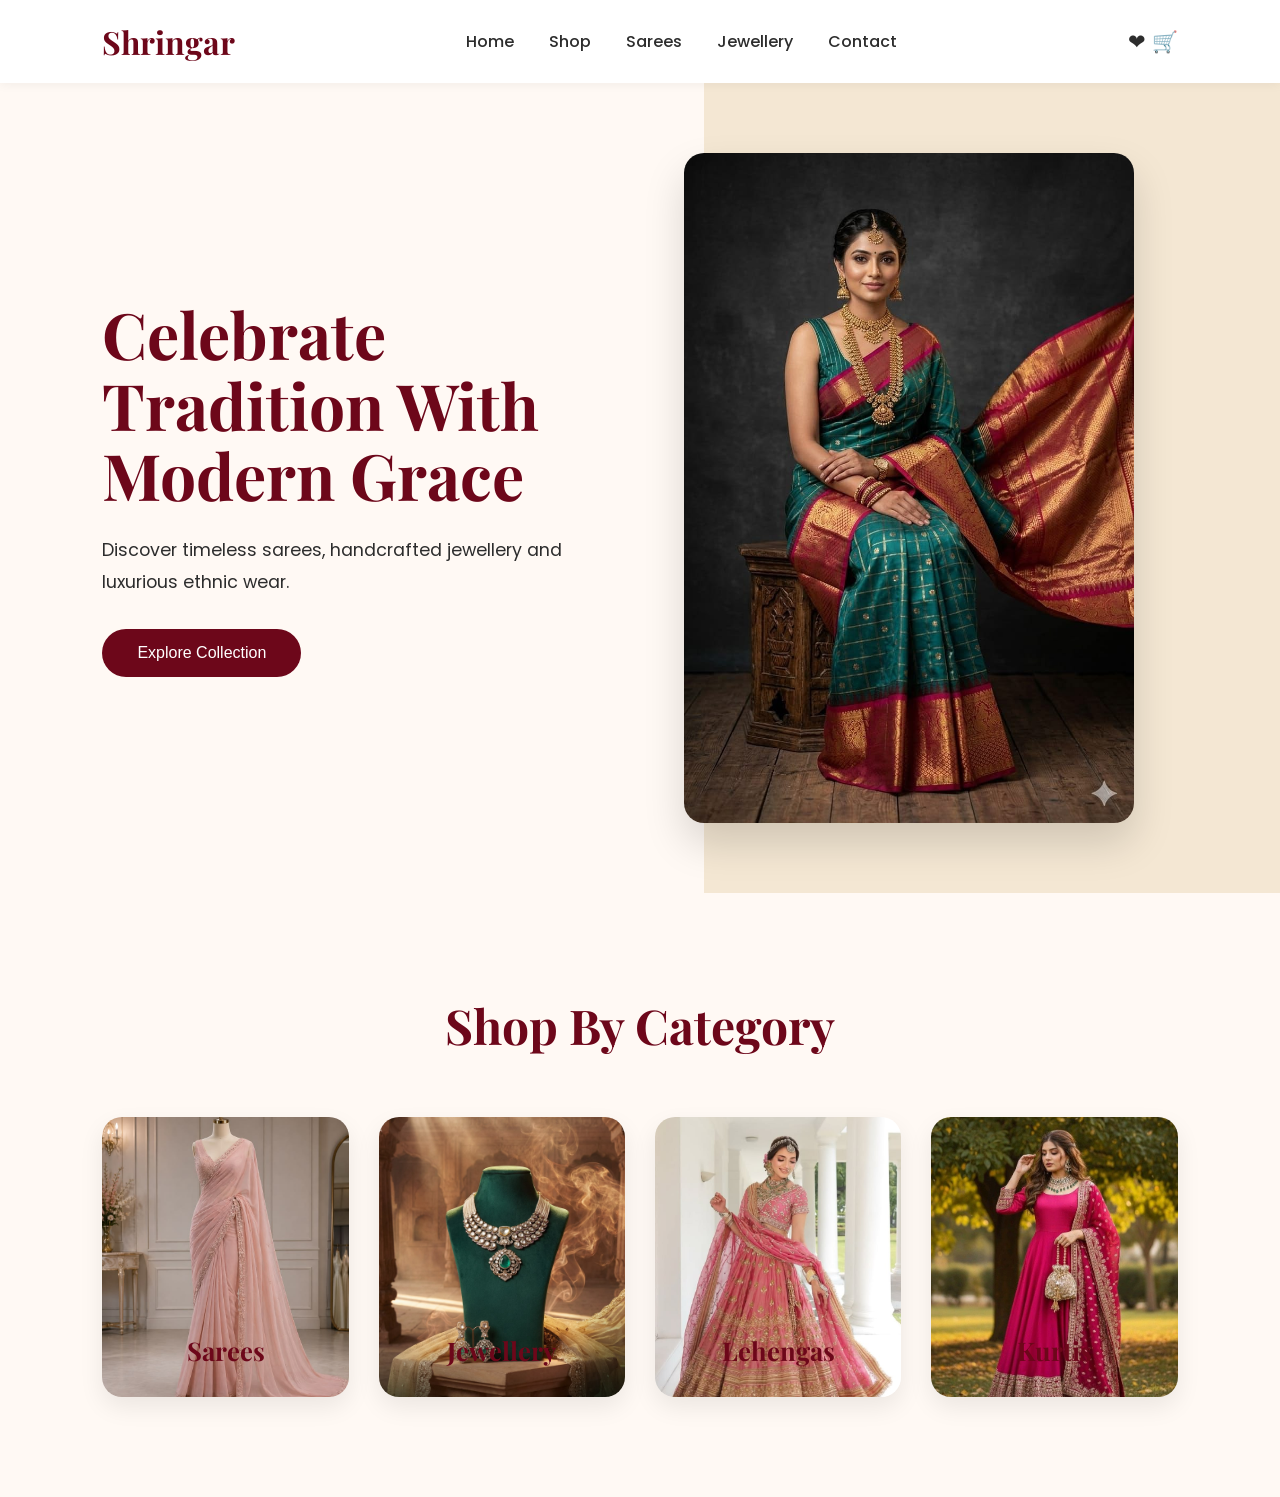
==== index.html @ 50af7c96 "Initial commit" ====
<!doctype html>
<html lang="en">
  <head>
    <meta charset="UTF-8" />
    <meta name="viewport" content="width=device-width, initial-scale=1.0" />

    <title>Shringar | Ethnic Elegance</title>

    <link rel="stylesheet" href="css/style.css" />

    <link
      href="https://fonts.googleapis.com/css2?family=Playfair+Display:wght@500;600;700&family=Poppins:wght@300;400;500;600&display=swap"
      rel="stylesheet"
    />
  </head>

  <body>
    <nav class="navbar">
      <div class="logo">Shringar</div>
      <ul class="nav-links">
        <li><a href="#">Home</a></li>
        <li><a href="#">Shop</a></li>
        <li><a href="#">Sarees</a></li>
        <li><a href="#">Jewellery</a></li>
        <li><a href="#">Contact</a></li>
      </ul>
      <div class="nav-icons">❤ 🛒</div>
    </nav>

    <section class="hero">
      <div class="hero-content">
        <h1>Celebrate Tradition With Modern Grace</h1>
        <p>
          Discover timeless sarees, handcrafted jewellery and luxurious ethnic
          wear.
        </p>
        <button>Explore Collection</button>
      </div>
      <div class="hero-image">
        <img src="images/hero.jpg" alt="Ethnic Fashion" />
      </div>
    </section>

    <section class="categories">
      <h2>Shop By Category</h2>

      <div class="category-grid">
        <div class="card saree">
          <h3>Sarees</h3>
        </div>

        <div class="card jewellery">
          <h3>Jewellery</h3>
        </div>

        <div class="card lehenga">
          <h3>Lehengas</h3>
        </div>

        <div class="card kurti">
          <h3>Kurtis</h3>
        </div>
      </div>
    </section>
  </body>
</html>
---- css/style.css ----
* {
  margin: 0;
  padding: 0;
  box-sizing: border-box;
}
body {
  font-family: "Poppins", sans-serif;
  background: #fff9f4;
  color: #2d2d2d;
}
.navbar {
  display: flex;
  justify-content: space-between;
  align-items: center;
  padding: 20px 8%;
  background: white;
  position: sticky;
  top: 0;
  z-index: 1000;
  box-shadow: 0 2px 10px rgba(0, 0, 0, 0.05);
}
.logo {
  font-size: 2rem;
  font-family: "Playfair Display", serif;
  color: #6d071a;
  font-weight: 700;
}
.nav-links {
  display: flex;
  gap: 35px;
  list-style: none;
}

.nav-links a {
  text-decoration: none;
  color: #2d2d2d;
  font-weight: 500;
  transition: 0.3s;
}

.nav-links a:hover {
  color: #d4af37;
}

.nav-icons {
  display: flex;
  gap: 20px;
  font-size: 1.3rem;
  cursor: pointer;
}
.hero {
  min-height: 90vh;
  display: flex;
  align-items: center;
  justify-content: space-between;
  padding: 0 8%;
  background: linear-gradient(to right, #fff9f4 55%, #f4e7d3 45%);
}

.hero-content {
  flex: 1;
}

.hero-content h1 {
  font-size: 4rem;
  line-height: 1.1;
  font-family: "Playfair Display", serif;
  color: #6d071a;
  margin-bottom: 25px;
}

.hero-content p {
  font-size: 1.1rem;
  max-width: 500px;
  line-height: 1.8;
  margin-bottom: 30px;
}
.hero-content button {
  padding: 15px 35px;
  border: none;
  background: #6d071a;
  color: white;
  font-size: 1rem;
  border-radius: 50px;
  cursor: pointer;
  transition: 0.4s;
}

.hero-content button:hover {
  background: #d4af37;
  transform: translateY(-3px);
}
.hero-image {
  flex: 1;
  display: flex;
  justify-content: center;
}

.hero-image img {
  width: 450px;
  border-radius: 20px;
  box-shadow: 0 20px 40px rgba(0, 0, 0, 0.15);
}
.categories {
  padding: 100px 8%;
}
.categories h2 {
  text-align: center;
  font-size: 3rem;
  font-family: "Playfair Display", serif;
  color: #6d071a;
  margin-bottom: 60px;
}
.category-grid {
    display:grid;
    grid-template-columns:
    repeat(4,1fr);
    gap:30px;
}
.card {
    height:280px;
    background:white;
    border-radius:20px;
    display:flex;
    justify-content:center;
    align-items:end;
    padding-bottom:30px;
    cursor:pointer;
    transition:.5s;
    box-shadow: 0 10px 25px rgba(0,0,0,.08);
}
.card:hover {
    transform:
    translateY(-10px);
    box-shadow:
    0 25px 45px rgba(0,0,0,.15);
}
.card h3 {
    font-size:1.6rem;
    font-family:'Playfair Display',serif;
    color:#6D071A;
}
.saree {
background:
url("../images/sar.jpg");
background-size:cover;
background-position:center;
}

.jewellery {
background:
url("../images/jewher.jpg");
background-size:cover;
background-position:center;
}
.lehenga {
background:
url("../images/leh.jpg");
background-size:cover;
background-position:center;
}
.kurti {
background:
url("../images/kurt.jpg");
background-size:cover;
background-position:center;
}
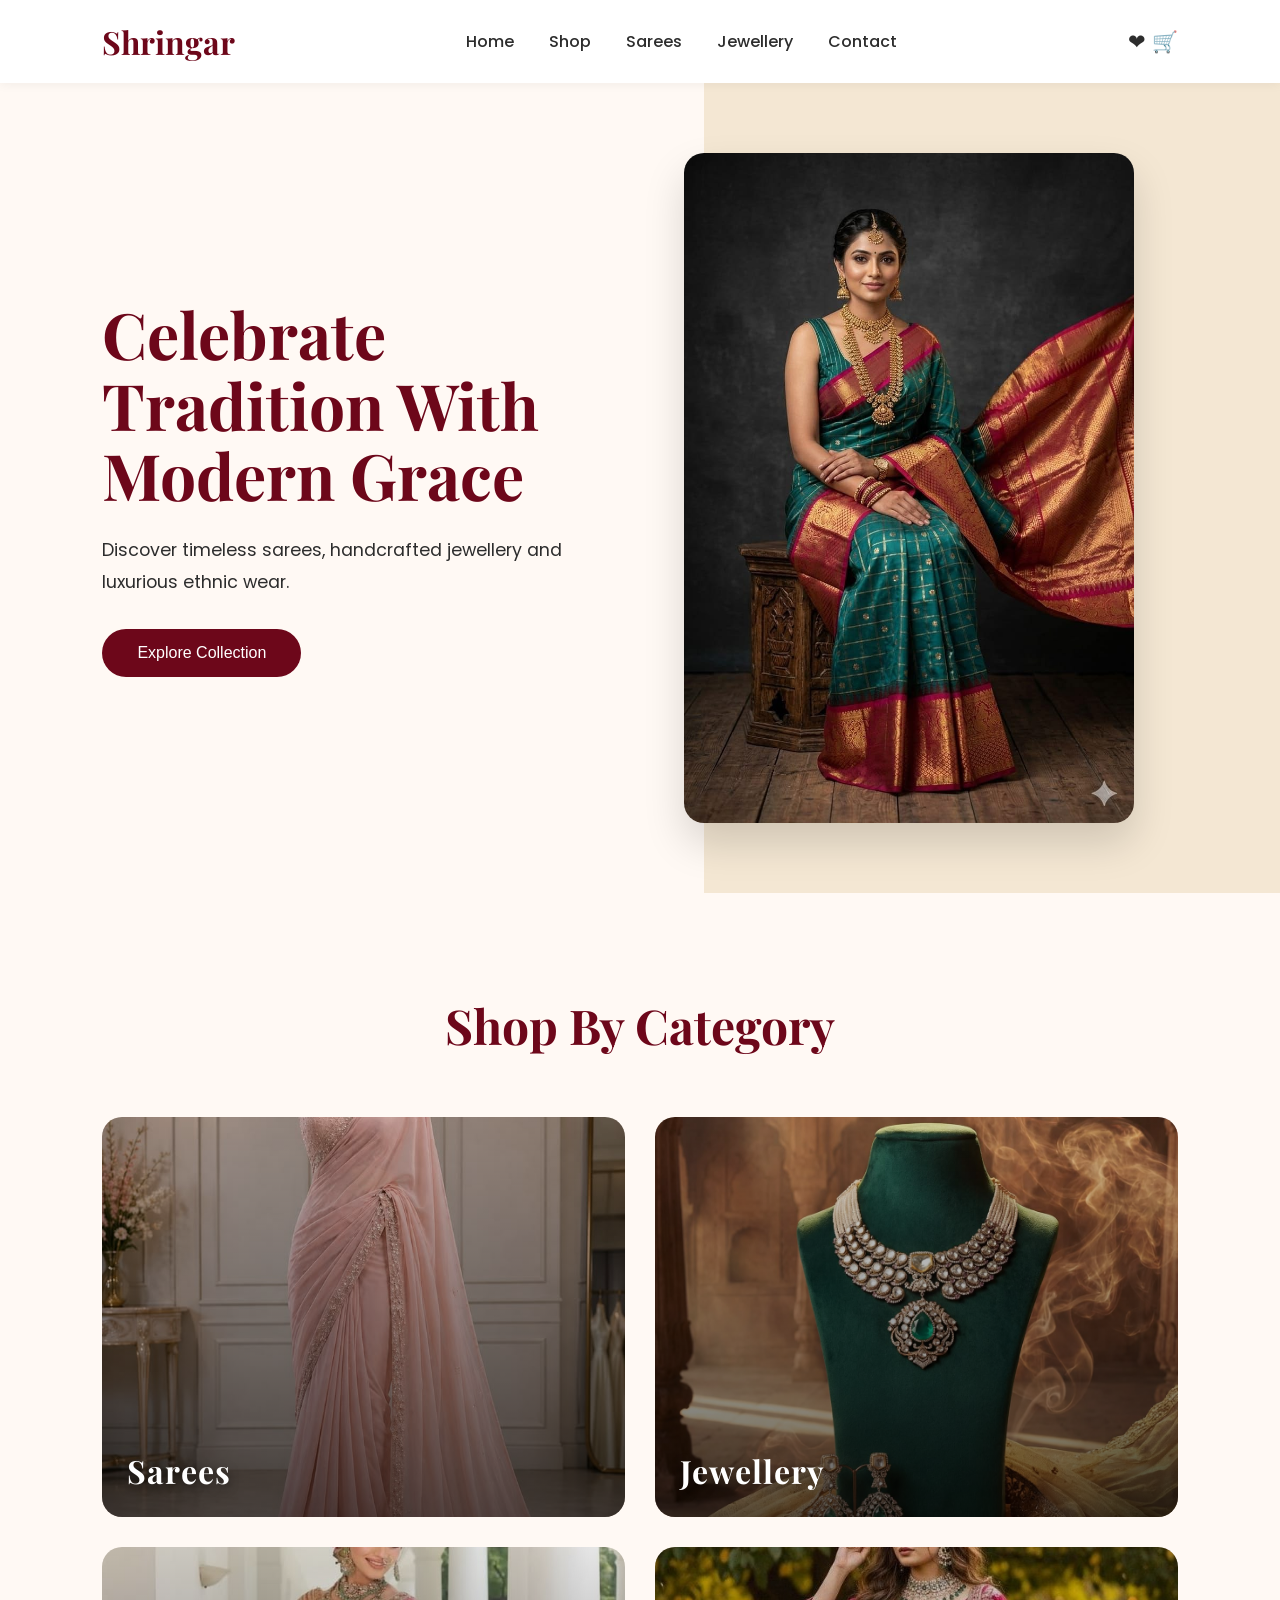
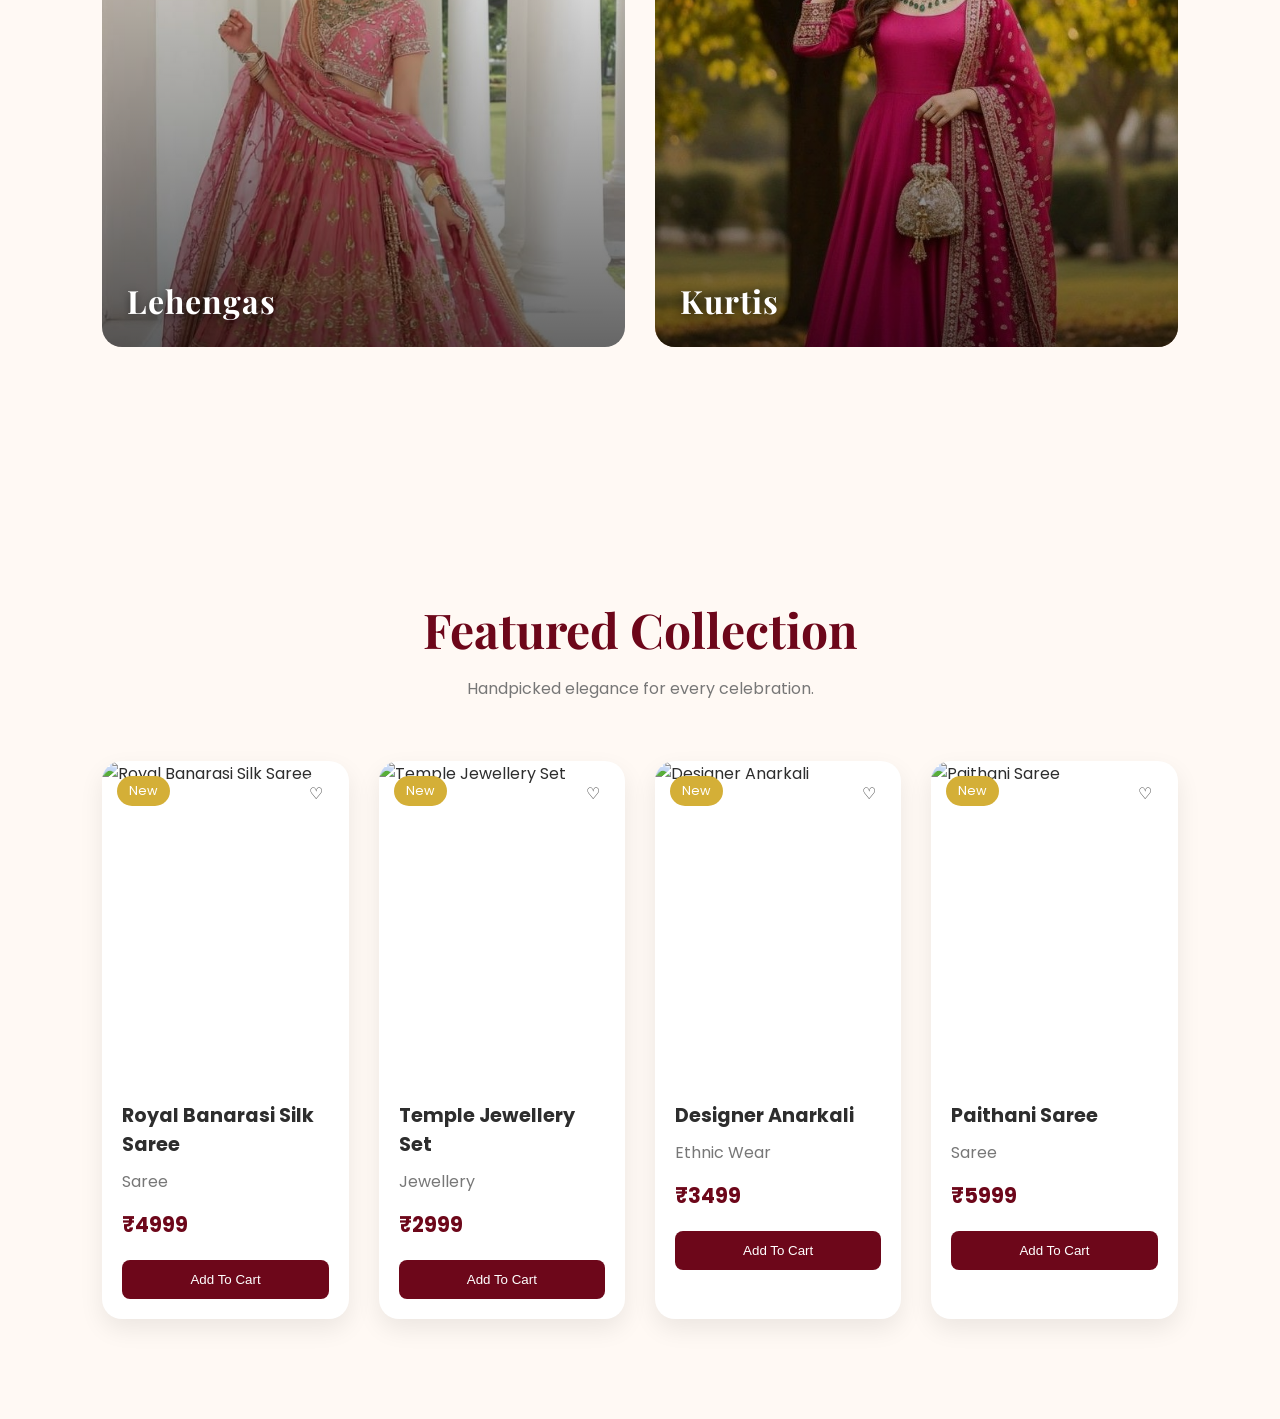
==== commit 3e69bce2: "feature crd done" ====
--- a/index.html
+++ b/index.html
@@ -42,25 +42,43 @@
     </section>
 
     <section class="categories">
-      <h2>Shop By Category</h2>
+  <h2>Shop By Category</h2>
 
-      <div class="category-grid">
-        <div class="card saree">
-          <h3>Sarees</h3>
-        </div>
+  <div class="category-grid">
 
-        <div class="card jewellery">
-          <h3>Jewellery</h3>
-        </div>
+    <div class="card saree">
+      <h3>Sarees</h3>
+    </div>
 
-        <div class="card lehenga">
-          <h3>Lehengas</h3>
-        </div>
+    <div class="card jewellery">
+      <h3>Jewellery</h3>
+    </div>
 
-        <div class="card kurti">
-          <h3>Kurtis</h3>
-        </div>
-      </div>
-    </section>
+    <div class="card lehenga">
+      <h3>Lehengas</h3>
+    </div>
+
+    <div class="card kurti">
+      <h3>Kurtis</h3>
+    </div>
+
+  </div>
+
+</section>
+
+    <section class="featured-products">
+    <div class="section-header">
+        <h2>Featured Collection</h2>
+        <p>
+            Handpicked elegance for every celebration.
+        </p>
+    </div>
+    <div id="productContainer" class="product-grid">
+    </div>
+</section>
+
+
+<script src="js/products.js"></script>
+<script src="js/app.js"></script>
   </body>
 </html>
--- a/css/style.css
+++ b/css/style.css
@@ -111,57 +111,181 @@
   color: #6d071a;
   margin-bottom: 60px;
 }
-.category-grid {
+.category-grid{
     display:grid;
-    grid-template-columns:
-    repeat(4,1fr);
+    grid-template-columns:repeat(2,1fr);
     gap:30px;
-}
-.card {
-    height:280px;
-    background:white;
+
+    max-width:1200px;
+    margin:50px auto;
+}
+.saree,
+.jewellery,
+.lehenga,
+.kurti{
+    background-size:cover;
+    background-position:center;
+    background-repeat:no-repeat;
+}
+.card{
+    height:350px;
     border-radius:20px;
-    display:flex;
-    justify-content:center;
-    align-items:end;
-    padding-bottom:30px;
+    overflow:hidden;
+    position:relative;
+}
+.card{
+    height:400px;
+    border-radius:20px;
+    position:relative;
+    overflow:hidden;
+    background-size:cover;
+    background-position:center;
     cursor:pointer;
-    transition:.5s;
-    box-shadow: 0 10px 25px rgba(0,0,0,.08);
+    transition:.4s;
 }
 .card:hover {
-    transform:
-    translateY(-10px);
-    box-shadow:
-    0 25px 45px rgba(0,0,0,.15);
+  transform:translateY(-8px);
+  box-shadow: 0 25px 45px rgba(0, 0, 0, 0.15);
 }
 .card h3 {
-    font-size:1.6rem;
+    color:white;
+    font-size:2rem;
     font-family:'Playfair Display',serif;
-    color:#6D071A;
+    letter-spacing:1px;
+    text-shadow:0 3px 10px rgba(0,0,0,.5);
+    position:absolute;
+    bottom:25px;
+    left:25px;
+    z-index:2;
+}
+.card::before{
+    content:"";
+    position:absolute;
+    inset:0;
+    background:
+    linear-gradient(
+        to top,
+        rgba(0,0,0,.6),
+        rgba(0,0,0,.1)
+    );
 }
 .saree {
-background:
-url("../images/sar.jpg");
-background-size:cover;
-background-position:center;
+  background: url("../images/sar.jpg");
+  background-size: cover;
+  background-position: center;
 }
 
 .jewellery {
-background:
-url("../images/jewher.jpg");
-background-size:cover;
-background-position:center;
+  background: url("../images/jewher.jpg");
+  background-size: cover;
+  background-position: center;
 }
 .lehenga {
-background:
-url("../images/leh.jpg");
-background-size:cover;
-background-position:center;
+  background: url("../images/leh.jpg");
+  background-size: cover;
+  background-position: center;
 }
 .kurti {
-background:
-url("../images/kurt.jpg");
-background-size:cover;
-background-position:center;
-}+  background: url("../images/kurt.jpg");
+  background-size: cover;
+  background-position: center;
+}
+.featured-products {
+  padding: 100px 8%;
+}
+.section-header {
+  text-align: center;
+  margin-bottom: 60px;
+}
+.section-header h2 {
+  font-size: 3rem;
+  font-family: "Playfair Display", serif;
+  color: #6d071a;
+}
+.section-header p {
+  margin-top: 15px;
+  font-size: 1rem;
+  color: #777;
+}
+.product-grid {
+  display: grid;
+  grid-template-columns: repeat(4, 1fr);
+  gap: 30px;
+}
+.product-card {
+  background: white;
+  border-radius: 20px;
+  overflow: hidden;
+  transition: 0.4s;
+  box-shadow: 0 10px 25px rgba(0, 0, 0, 0.08);
+}
+.product-card:hover {
+  transform: translateY(-10px);
+  box-shadow: 0 20px 40px rgba(0, 0, 0, 0.15);
+}
+.product-image {
+  position: relative;
+  height: 320px;
+  overflow: hidden;
+}
+.product-image img {
+  width: 100%;
+  height: 100%;
+  object-fit: cover;
+  transition: 0.5s;
+}
+.product-card:hover img {
+  transform: scale(1.1);
+}
+.badge {
+  position: absolute;
+  top: 15px;
+  left: 15px;
+  background: #d4af37;
+  color: white;
+  padding: 6px 12px;
+  border-radius: 30px;
+  font-size: 0.8rem;
+}
+.wishlist {
+  position: absolute;
+  top: 15px;
+  right: 15px;
+  background: white;
+  width: 35px;
+  height: 35px;
+  border-radius: 50%;
+  display: flex;
+  align-items: center;
+  justify-content: center;
+  cursor: pointer;
+}
+.product-info {
+  padding: 20px;
+}
+.product-info h3 {
+  font-size: 1.2rem;
+  margin-bottom: 10px;
+}
+.product-info p {
+  color: #777;
+  margin-bottom: 15px;
+}
+.product-info h4 {
+  color: #6d071a;
+  font-size: 1.3rem;
+  margin-bottom: 20px;
+}
+.product-info button {
+  width: 100%;
+  padding: 12px;
+  border: none;
+  background: #6d071a;
+  color: white;
+  border-radius: 8px;
+  cursor: pointer;
+  transition: 0.3s;
+}
+.product-info button:hover {
+  background: #d4af37;
+}
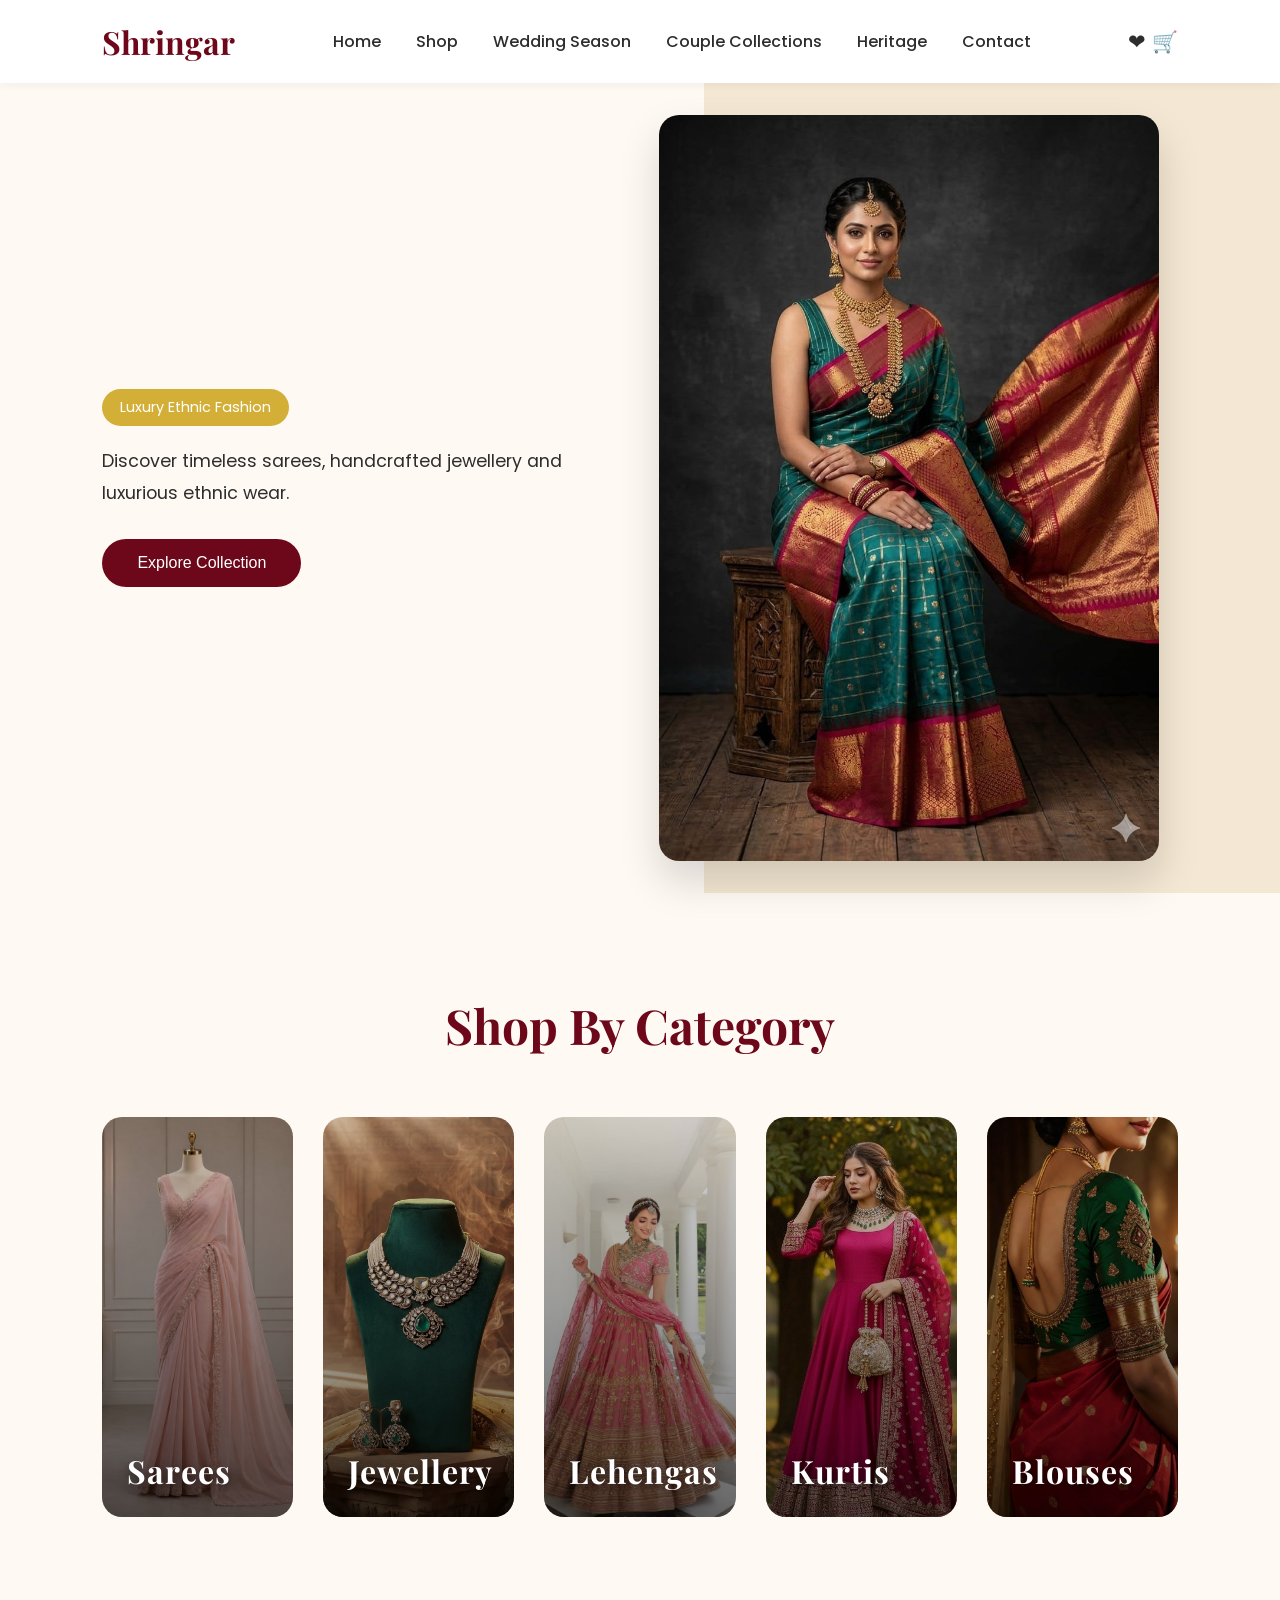
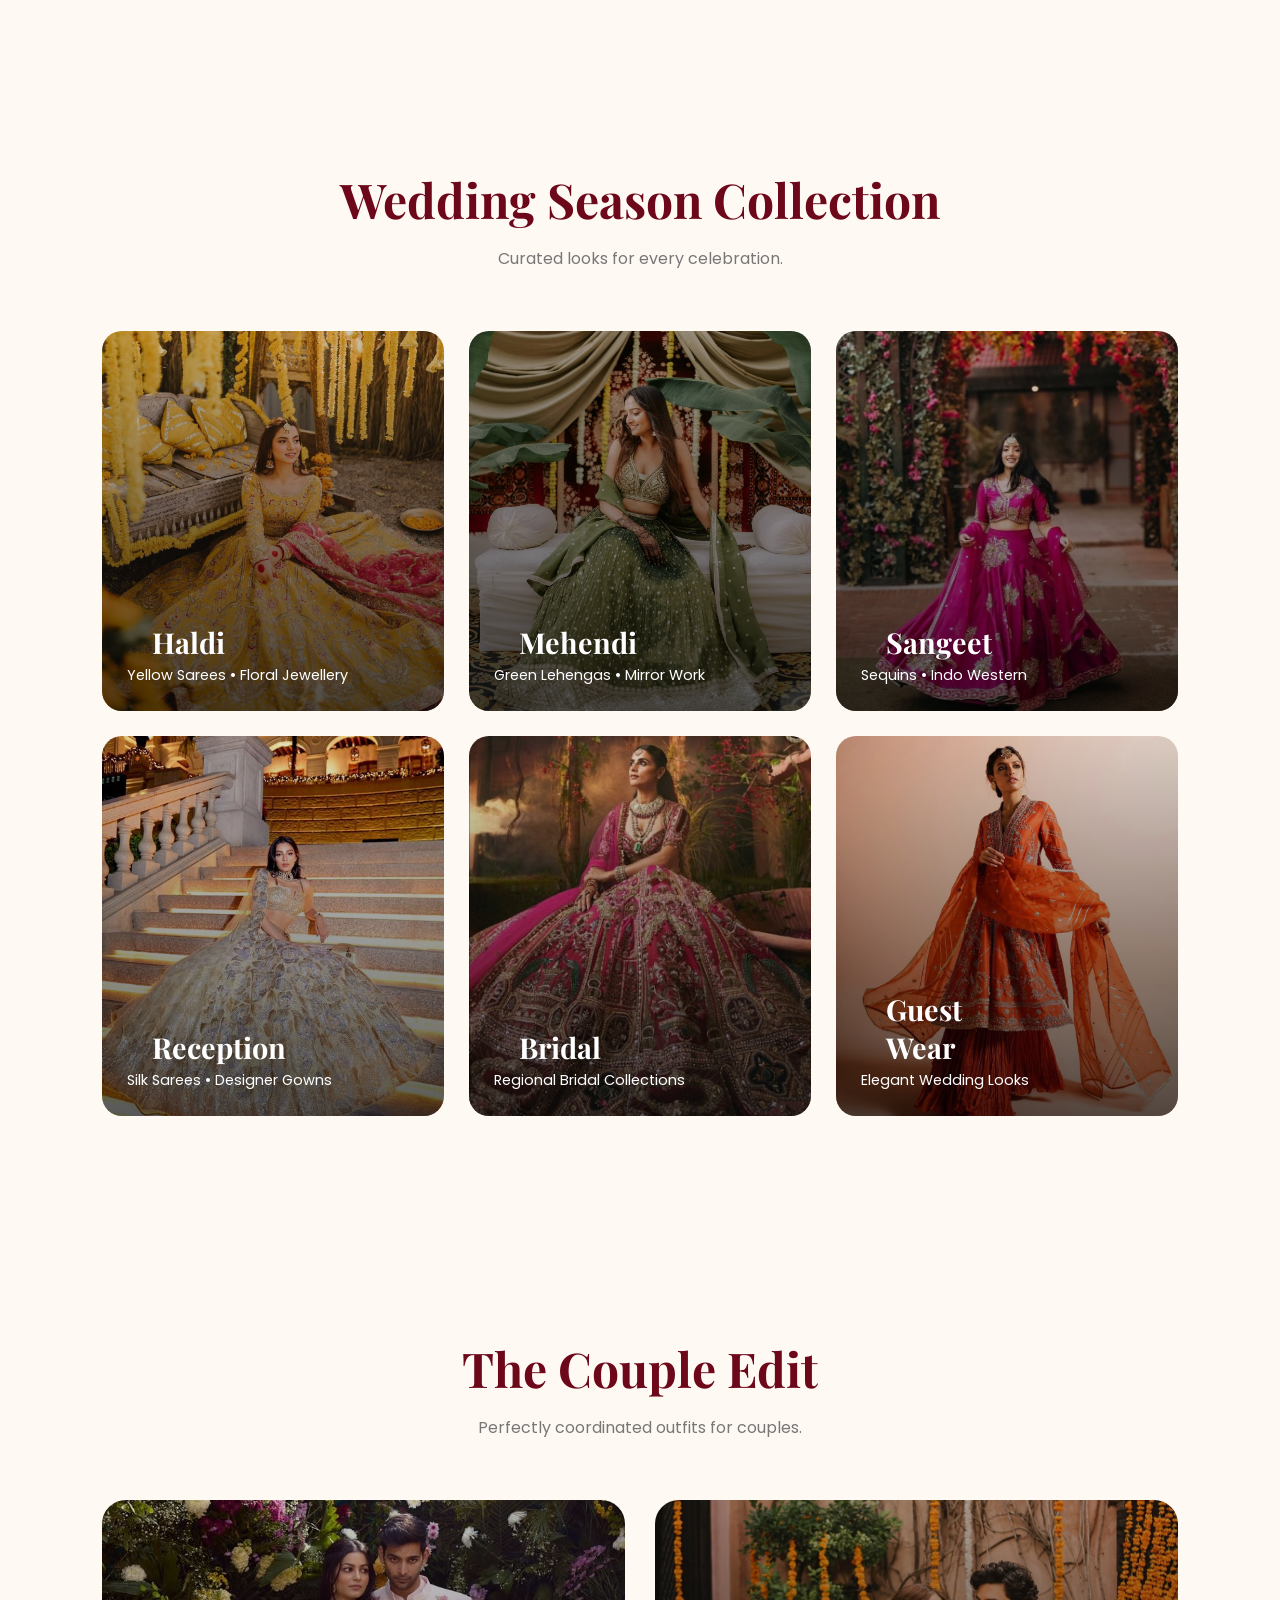
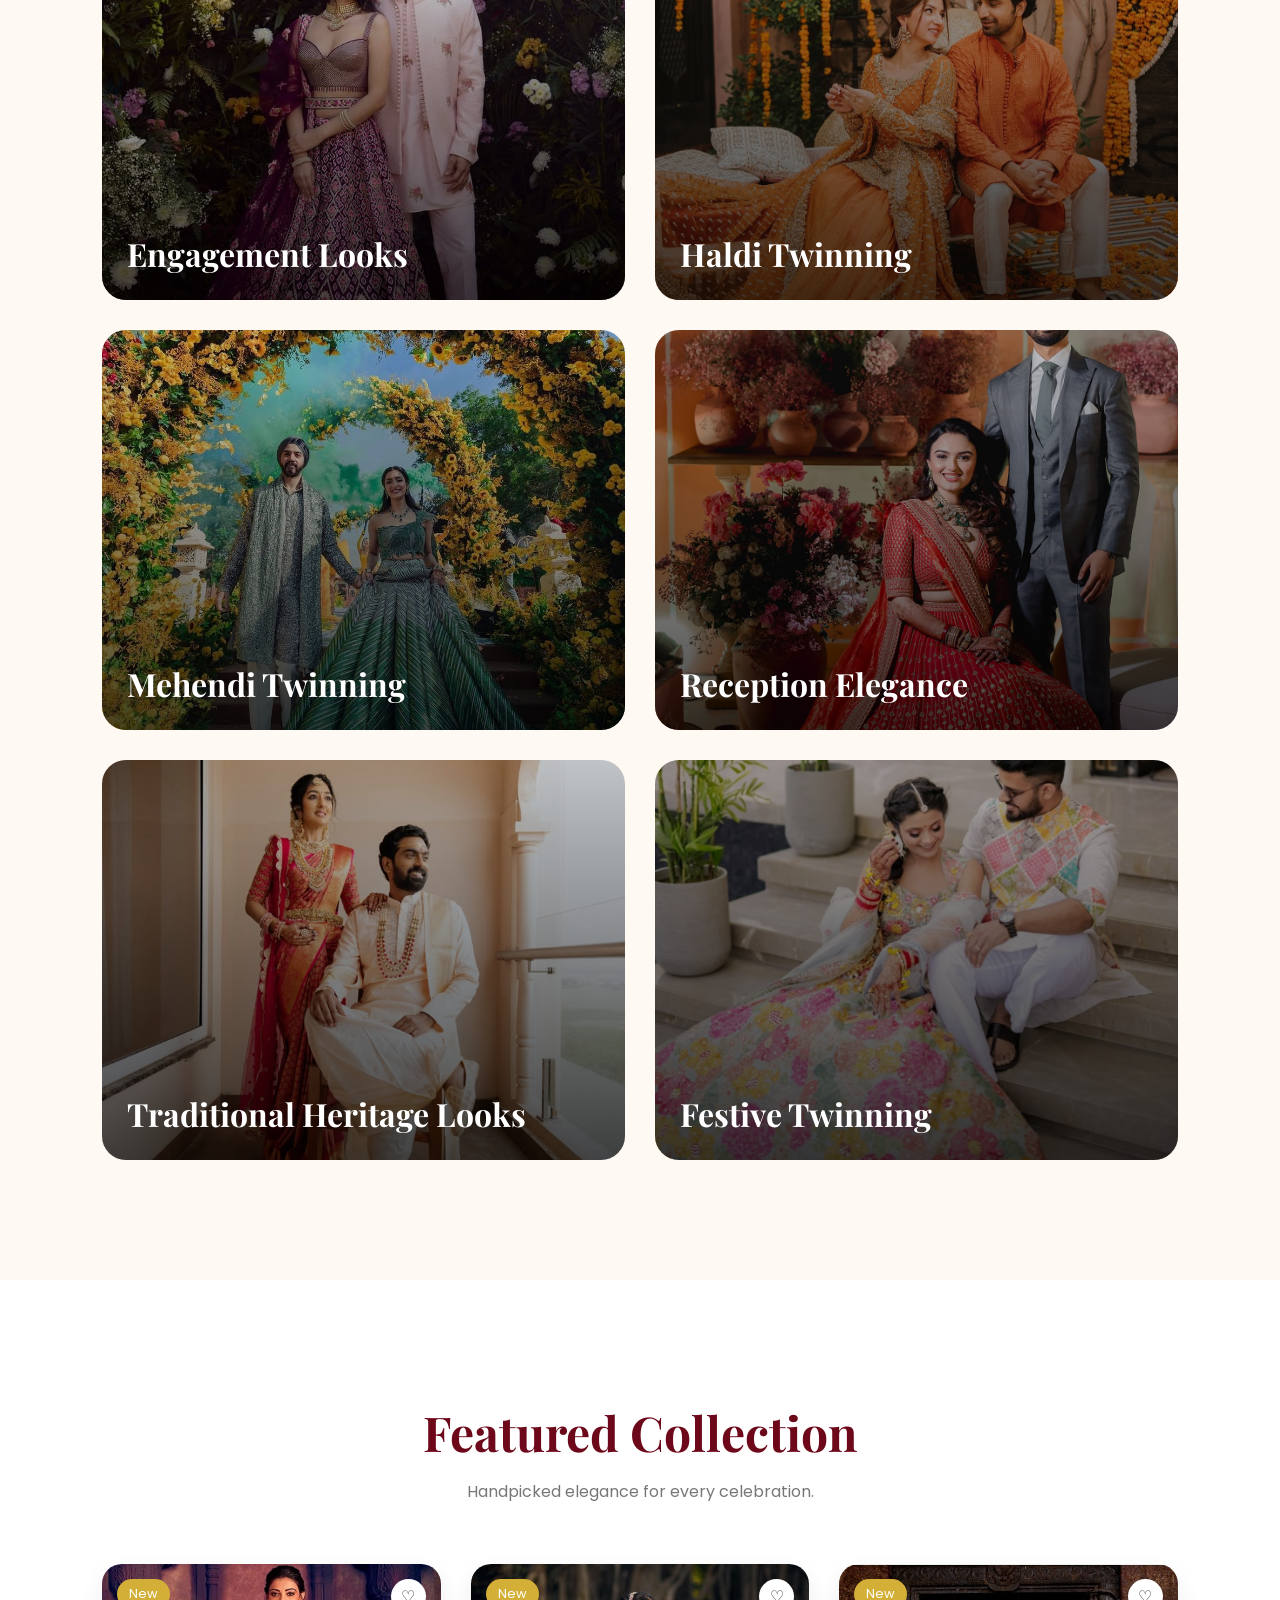
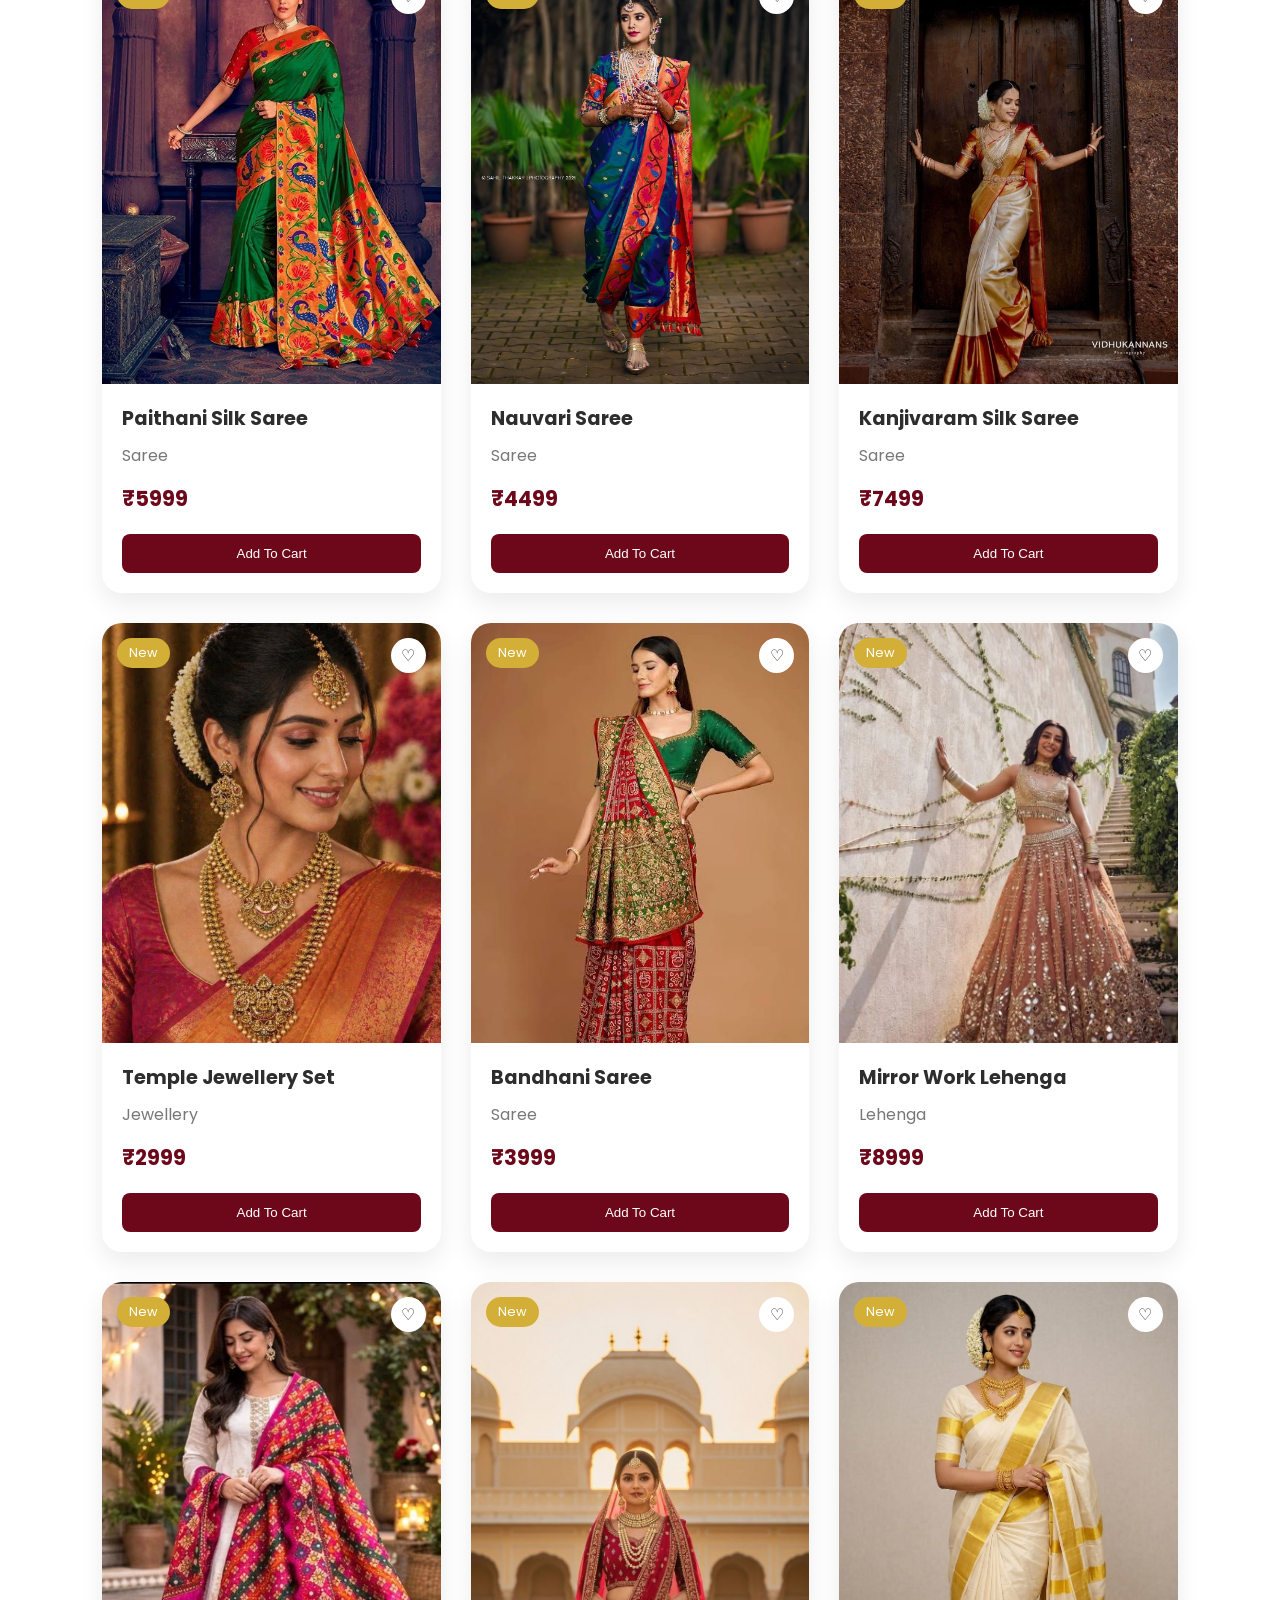
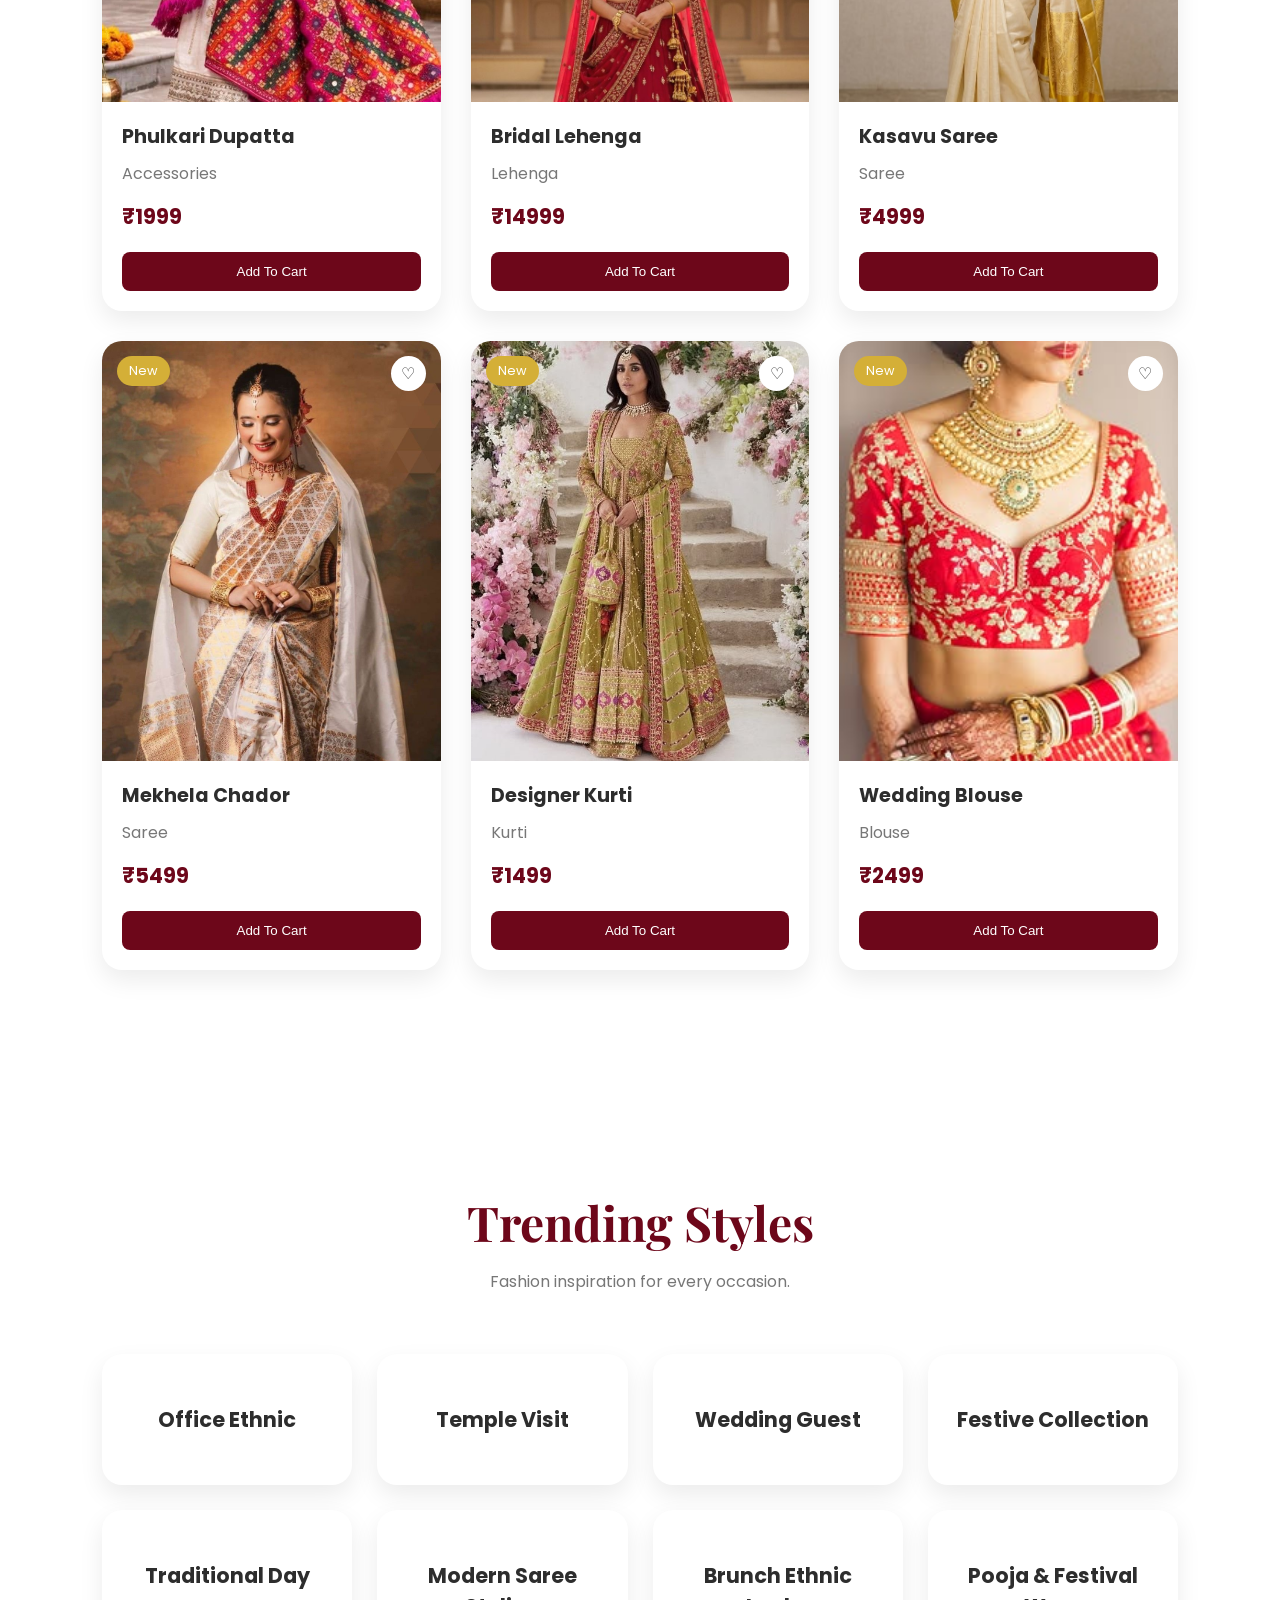
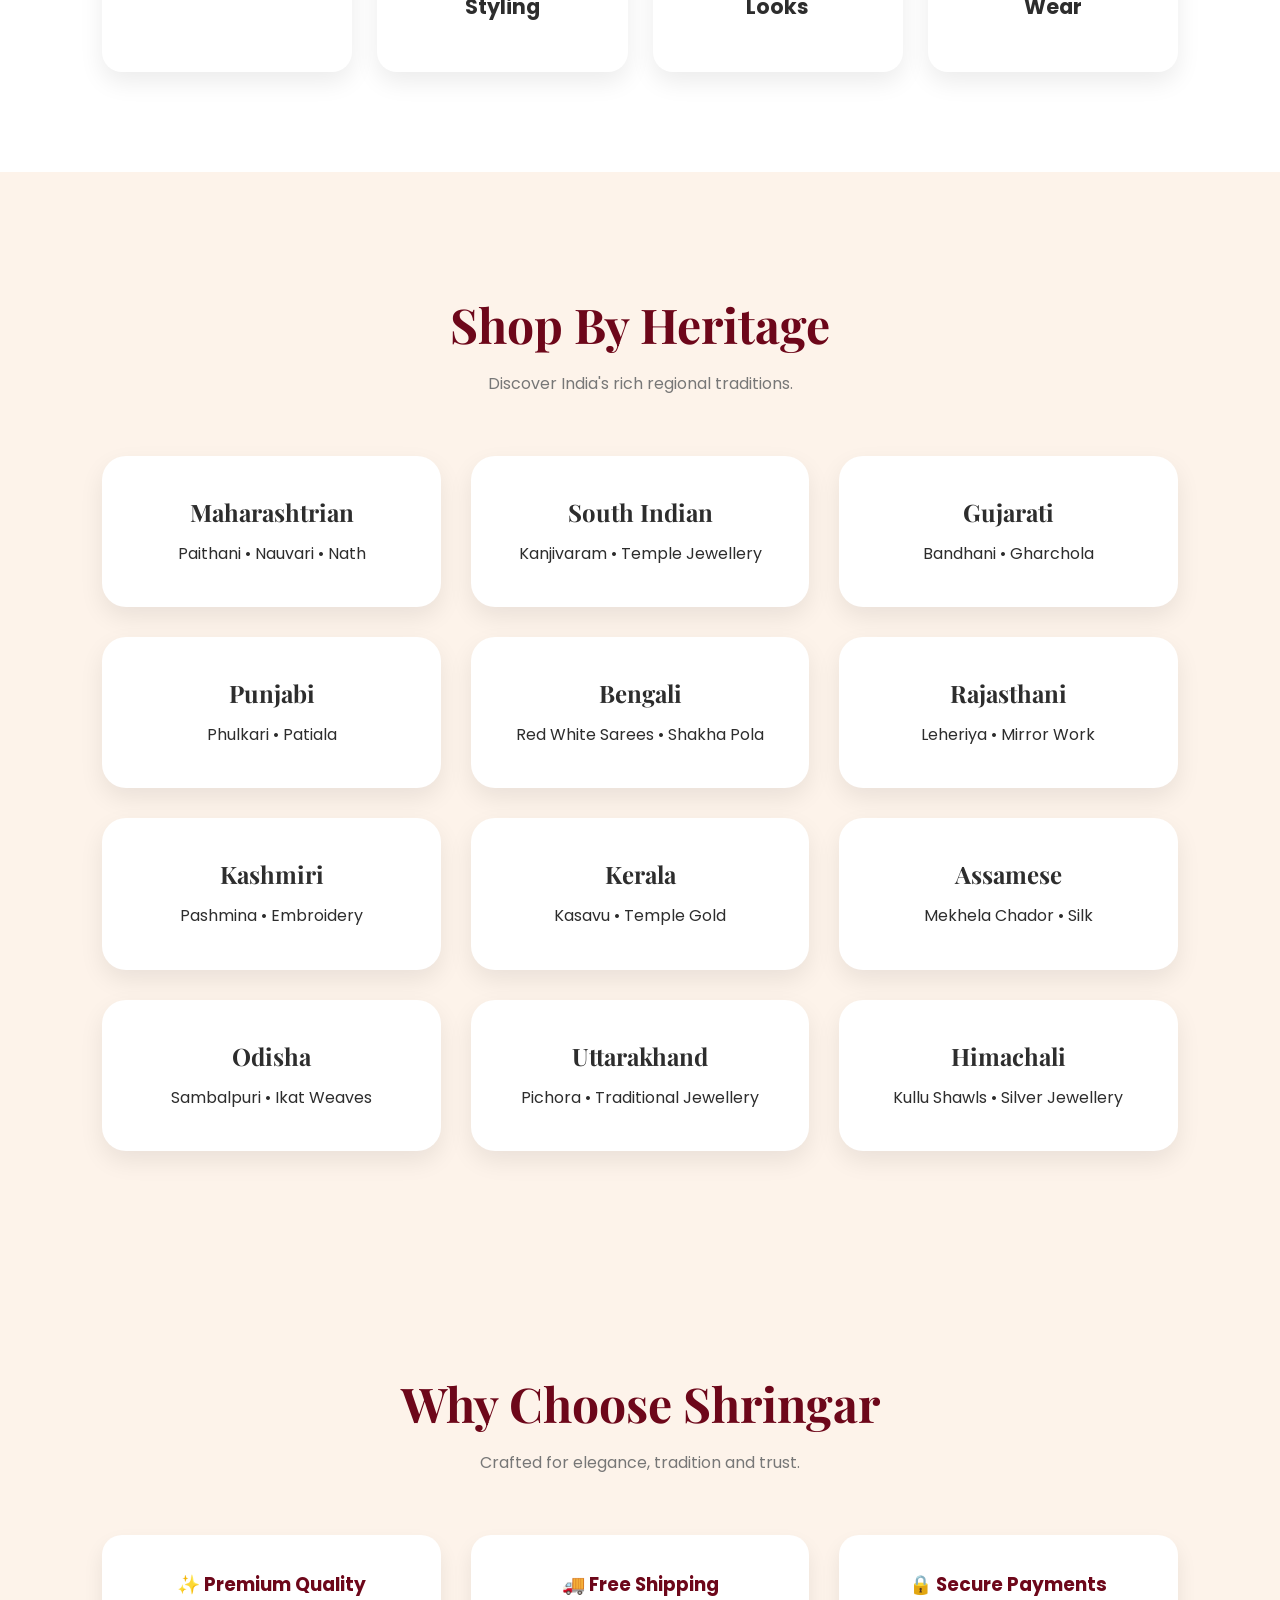
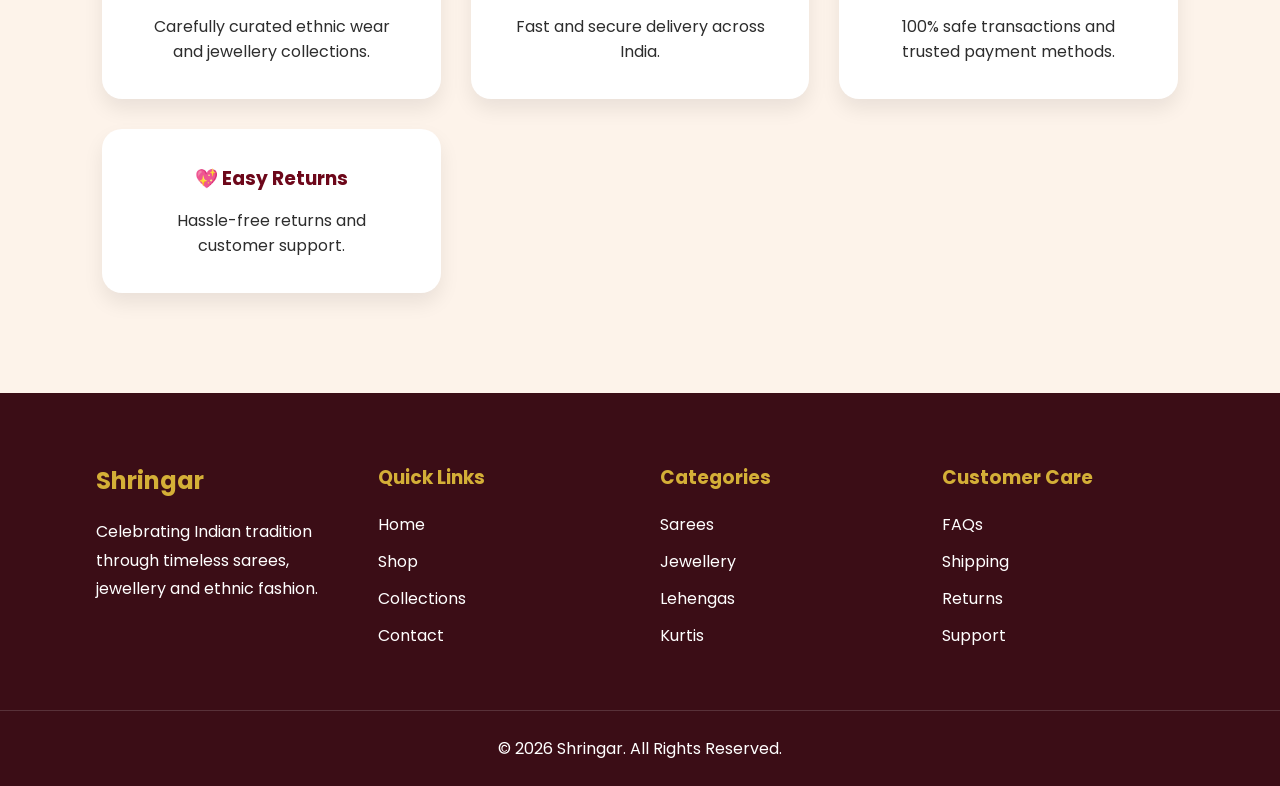
==== commit a3134204: "home - wedding,heritage.. added" ====
--- a/index.html
+++ b/index.html
@@ -20,8 +20,9 @@
       <ul class="nav-links">
         <li><a href="#">Home</a></li>
         <li><a href="#">Shop</a></li>
-        <li><a href="#">Sarees</a></li>
-        <li><a href="#">Jewellery</a></li>
+        <li><a href="#">Wedding Season</a></li>
+        <li><a href="#">Couple Collections</a></li>
+        <li><a href="#">Heritage</a></li>
         <li><a href="#">Contact</a></li>
       </ul>
       <div class="nav-icons">❤ 🛒</div>
@@ -29,7 +30,7 @@
 
     <section class="hero">
       <div class="hero-content">
-        <h1>Celebrate Tradition With Modern Grace</h1>
+        <span class="hero-tag"> Luxury Ethnic Fashion </span>
         <p>
           Discover timeless sarees, handcrafted jewellery and luxurious ethnic
           wear.
@@ -42,43 +43,271 @@
     </section>
 
     <section class="categories">
-  <h2>Shop By Category</h2>
-
-  <div class="category-grid">
-
-    <div class="card saree">
-      <h3>Sarees</h3>
-    </div>
-
-    <div class="card jewellery">
-      <h3>Jewellery</h3>
-    </div>
-
-    <div class="card lehenga">
-      <h3>Lehengas</h3>
-    </div>
-
-    <div class="card kurti">
-      <h3>Kurtis</h3>
-    </div>
-
-  </div>
-
-</section>
+      <h2>Shop By Category</h2>
+      <div class="category-grid">
+        <div class="card saree">
+          <h3>Sarees</h3>
+        </div>
+        <div class="card jewellery">
+          <h3>Jewellery</h3>
+        </div>
+        <div class="card lehenga">
+          <h3>Lehengas</h3>
+        </div>
+        <div class="card kurti">
+          <h3>Kurtis</h3>
+        </div>
+        <div class="card blouse">
+          <h3>Blouses</h3>
+        </div>
+      </div>
+    </section>
+
+    <section class="wedding-season">
+      <div class="section-header">
+        <h2>Wedding Season Collection</h2>
+        <p>Curated looks for every celebration.</p>
+      </div>
+      <div class="wedding-grid">
+        <div class="wedding-card haldi">
+          <div class="wedding-content">
+            <h3>Haldi</h3>
+            <p>Yellow Sarees • Floral Jewellery</p>
+          </div>
+        </div>
+        <div class="wedding-card mehendi">
+          <div class="wedding-content">
+            <h3>Mehendi</h3>
+            <p>Green Lehengas • Mirror Work</p>
+          </div>
+        </div>
+        <div class="wedding-card sangeet">
+          <div class="wedding-content">
+            <h3>Sangeet</h3>
+            <p>Sequins • Indo Western</p>
+          </div>
+        </div>
+        <div class="wedding-card reception">
+          <div class="wedding-content">
+            <h3>Reception</h3>
+            <p>Silk Sarees • Designer Gowns</p>
+          </div>
+        </div>
+        <div class="wedding-card bridal">
+          <div class="wedding-content">
+            <h3>Bridal</h3>
+            <p>Regional Bridal Collections</p>
+          </div>
+        </div>
+        <div class="wedding-card guest">
+          <div class="wedding-content">
+            <h3>Guest Wear</h3>
+            <p>Elegant Wedding Looks</p>
+          </div>
+        </div>
+      </div>
+    </section>
+
+    <section class="couple-collection">
+      <div class="section-header">
+        <h2>The Couple Edit</h2>
+        <p>Perfectly coordinated outfits for couples.</p>
+      </div>
+      <div class="couple-grid">
+        <div class="couple-card engagement">
+          <h3>Engagement Looks</h3>
+        </div>
+        <div class="couple-card haldi-couple">
+          <h3>Haldi Twinning</h3>
+        </div>
+        <div class="couple-card mehendi-couple">
+          <h3>Mehendi Twinning</h3>
+        </div>
+        <div class="couple-card reception-couple">
+          <h3>Reception Elegance</h3>
+        </div>
+        <div class="couple-card traditional-couple">
+          <h3>Traditional Heritage Looks</h3>
+        </div>
+        <div class="couple-card festive-couple">
+          <h3>Festive Twinning</h3>
+        </div>
+      </div>
+    </section>
 
     <section class="featured-products">
-    <div class="section-header">
+      <div class="section-header">
         <h2>Featured Collection</h2>
-        <p>
-            Handpicked elegance for every celebration.
-        </p>
-    </div>
-    <div id="productContainer" class="product-grid">
-    </div>
-</section>
-
-
-<script src="js/products.js"></script>
-<script src="js/app.js"></script>
+        <p>Handpicked elegance for every celebration.</p>
+      </div>
+      <div id="productContainer" class="product-grid"></div>
+    </section>
+
+    <section class="trending">
+      <div class="section-header">
+        <h2>Trending Styles</h2>
+        <p>Fashion inspiration for every occasion.</p>
+      </div>
+      <div class="trending-grid">
+        <div class="trend-card">
+          <h3>Office Ethnic</h3>
+        </div>
+
+        <div class="trend-card">
+          <h3>Temple Visit</h3>
+        </div>
+
+        <div class="trend-card">
+          <h3>Wedding Guest</h3>
+        </div>
+
+        <div class="trend-card">
+          <h3>Festive Collection</h3>
+        </div>
+
+        <div class="trend-card">
+          <h3>Traditional Day</h3>
+        </div>
+
+        <div class="trend-card">
+          <h3>Modern Saree Styling</h3>
+        </div>
+
+        <div class="trend-card">
+          <h3>Brunch Ethnic Looks</h3>
+        </div>
+
+        <div class="trend-card">
+          <h3>Pooja & Festival Wear</h3>
+        </div>
+      </div>
+    </section>
+
+    <section class="heritage">
+      <div class="section-header">
+        <h2>Shop By Heritage</h2>
+        <p>Discover India's rich regional traditions.</p>
+      </div>
+      <div class="heritage-grid">
+        <div class="heritage-card">
+          <h3>Maharashtrian</h3>
+          <p>Paithani • Nauvari • Nath</p>
+        </div>
+        <div class="heritage-card">
+          <h3>South Indian</h3>
+          <p>Kanjivaram • Temple Jewellery</p>
+        </div>
+        <div class="heritage-card">
+          <h3>Gujarati</h3>
+          <p>Bandhani • Gharchola</p>
+        </div>
+        <div class="heritage-card">
+          <h3>Punjabi</h3>
+          <p>Phulkari • Patiala</p>
+        </div>
+        <div class="heritage-card">
+          <h3>Bengali</h3>
+          <p>Red White Sarees • Shakha Pola</p>
+        </div>
+        <div class="heritage-card">
+          <h3>Rajasthani</h3>
+          <p>Leheriya • Mirror Work</p>
+        </div>
+        <div class="heritage-card">
+          <h3>Kashmiri</h3>
+          <p>Pashmina • Embroidery</p>
+        </div>
+        <div class="heritage-card">
+          <h3>Kerala</h3>
+          <p>Kasavu • Temple Gold</p>
+        </div>
+        <div class="heritage-card">
+          <h3>Assamese</h3>
+          <p>Mekhela Chador • Silk</p>
+        </div>
+        <div class="heritage-card">
+          <h3>Odisha</h3>
+          <p>Sambalpuri • Ikat Weaves</p>
+        </div>
+        <div class="heritage-card">
+          <h3>Uttarakhand</h3>
+          <p>Pichora • Traditional Jewellery</p>
+        </div>
+        <div class="heritage-card">
+          <h3>Himachali</h3>
+          <p>Kullu Shawls • Silver Jewellery</p>
+        </div>
+      </div>
+    </section>
+
+    <section class="why-shringar">
+      <div class="section-header">
+        <h2>Why Choose Shringar</h2>
+        <p>Crafted for elegance, tradition and trust.</p>
+      </div>
+      <div class="features-grid">
+        <div class="feature-card">
+          <h3>✨ Premium Quality</h3>
+          <p>Carefully curated ethnic wear and jewellery collections.</p>
+        </div>
+        <div class="feature-card">
+          <h3>🚚 Free Shipping</h3>
+          <p>Fast and secure delivery across India.</p>
+        </div>
+        <div class="feature-card">
+          <h3>🔒 Secure Payments</h3>
+          <p>100% safe transactions and trusted payment methods.</p>
+        </div>
+        <div class="feature-card">
+          <h3>💖 Easy Returns</h3>
+          <p>Hassle-free returns and customer support.</p>
+        </div>
+      </div>
+    </section>
+
+    <footer class="footer">
+      <div class="footer-container">
+        <div class="footer-col">
+          <h2>Shringar</h2>
+          <p>
+            Celebrating Indian tradition through timeless sarees, jewellery and
+            ethnic fashion.
+          </p>
+        </div>
+        <div class="footer-col">
+          <h3>Quick Links</h3>
+          <ul>
+            <li><a href="#">Home</a></li>
+            <li><a href="#">Shop</a></li>
+            <li><a href="#">Collections</a></li>
+            <li><a href="#">Contact</a></li>
+          </ul>
+        </div>
+        <div class="footer-col">
+          <h3>Categories</h3>
+          <ul>
+            <li><a href="#">Sarees</a></li>
+            <li><a href="#">Jewellery</a></li>
+            <li><a href="#">Lehengas</a></li>
+            <li><a href="#">Kurtis</a></li>
+          </ul>
+        </div>
+        <div class="footer-col">
+          <h3>Customer Care</h3>
+          <ul>
+            <li><a href="#">FAQs</a></li>
+            <li><a href="#">Shipping</a></li>
+            <li><a href="#">Returns</a></li>
+            <li><a href="#">Support</a></li>
+          </ul>
+        </div>
+      </div>
+      <div class="footer-bottom">
+        <p>© 2026 Shringar. All Rights Reserved.</p>
+      </div>
+    </footer>
+
+    <script src="js/products.js"></script>
+    <script src="js/app.js"></script>
   </body>
 </html>
--- a/css/style.css
+++ b/css/style.css
@@ -56,7 +56,15 @@
   padding: 0 8%;
   background: linear-gradient(to right, #fff9f4 55%, #f4e7d3 45%);
 }
-
+.hero-tag{
+    display:inline-block;
+    background:#d4af37;
+    color:white;
+    padding:8px 18px;
+    border-radius:50px;
+    margin-bottom:20px;
+    font-size:.9rem;
+}
 .hero-content {
   flex: 1;
 }
@@ -97,7 +105,8 @@
 }
 
 .hero-image img {
-  width: 450px;
+ width:100%;
+ max-width:500px;
   border-radius: 20px;
   box-shadow: 0 20px 40px rgba(0, 0, 0, 0.15);
 }
@@ -113,16 +122,16 @@
 }
 .category-grid{
     display:grid;
-    grid-template-columns:repeat(2,1fr);
+    grid-template-columns:repeat(5,1fr);
     gap:30px;
-
-    max-width:1200px;
+    max-width:2200px;
     margin:50px auto;
 }
 .saree,
 .jewellery,
 .lehenga,
-.kurti{
+.kurti,
+.blouse{
     background-size:cover;
     background-position:center;
     background-repeat:no-repeat;
@@ -191,7 +200,8 @@
   background-position: center;
 }
 .featured-products {
-  padding: 100px 8%;
+  padding:120px 8%;
+    background:white;
 }
 .section-header {
   text-align: center;
@@ -207,10 +217,11 @@
   font-size: 1rem;
   color: #777;
 }
-.product-grid {
-  display: grid;
-  grid-template-columns: repeat(4, 1fr);
-  gap: 30px;
+.product-grid{
+  display:grid;
+  grid-template-columns:
+  repeat(auto-fit,minmax(260px,1fr));
+  gap:30px;
 }
 .product-card {
   background: white;
@@ -225,13 +236,14 @@
 }
 .product-image {
   position: relative;
-  height: 320px;
+  height: 420px;
   overflow: hidden;
 }
 .product-image img {
   width: 100%;
   height: 100%;
-  object-fit: cover;
+  object-fit:cover;
+  object-position:center top;
   transition: 0.5s;
 }
 .product-card:hover img {
@@ -289,3 +301,302 @@
 .product-info button:hover {
   background: #d4af37;
 }
+.why-shringar{
+    padding:100px 8%;
+    background:#fdf3ea;
+}
+.features-grid{
+    display:grid;
+    grid-template-columns:repeat(auto-fit,minmax(250px,1fr));
+    gap:30px;
+    margin-top:50px;
+}
+.feature-card{
+    background:white;
+    padding:35px;
+    border-radius:20px;
+    text-align:center;
+    transition:.3s;
+    box-shadow:0 10px 20px rgba(0,0,0,.08);
+}
+.feature-card:hover{
+    transform:translateY(-8px);
+}
+.feature-card h3{
+    color:#6d071a;
+    margin-bottom:15px;
+}
+.footer{
+    background:#3b0d16;
+    color:white;
+    padding-top:70px;
+}
+.footer-container{
+    width:85%;
+    margin:auto;
+
+    display:grid;
+    grid-template-columns:
+    repeat(auto-fit,minmax(220px,1fr));
+
+    gap:40px;
+}
+.footer-col h2,
+.footer-col h3{
+    margin-bottom:20px;
+    color:#d4af37;
+}
+
+.footer-col p{
+    line-height:1.8;
+}
+
+.footer-col ul{
+    list-style:none;
+}
+
+.footer-col ul li{
+    margin-bottom:12px;
+}
+
+.footer-col ul li a{
+    color:white;
+    text-decoration:none;
+    transition:.3s;
+}
+.footer-col ul li a:hover{
+    color:#d4af37;
+}
+.footer-bottom{
+    text-align:center;
+    padding:25px;
+    margin-top:50px;
+    border-top:1px solid rgba(255,255,255,.15);
+}
+.wedding-season{
+    padding:100px 8%;
+}
+.wedding-grid{
+    display:grid;
+    grid-template-columns:repeat(3,1fr);
+    gap:25px;
+}
+.wedding-card{
+    height:380px;
+    border-radius:20px;
+    position:relative;
+    overflow:hidden;
+    cursor:pointer;
+    transition:.4s;
+    background-size:cover;
+    background-position:center;
+}
+.wedding-card:hover{
+    transform:translateY(-8px);
+}
+.wedding-card::before{
+    content:"";
+    position:absolute;
+    inset:0;
+    background:linear-gradient(
+    to top,
+    rgba(0,0,0,.65),
+    rgba(0,0,0,.1)
+    );
+}
+.wedding-card h3{
+    position:absolute;
+    bottom:25px;
+    left:25px;
+    color:white;
+    z-index:2;
+    font-size:1.8rem;
+    font-family:'Playfair Display',serif;
+}
+.haldi{
+background:url("../images/haldi.jpg");
+background-size:cover;
+background-position:center;
+}
+.mehendi{
+background:url("../images/mehn.jpg");
+background-size:cover;
+background-position:center;
+}
+.sangeet{
+background:url("../images/san.jpg");
+background-size:cover;
+background-position:center;
+}
+.reception{
+background:url("../images/rec.jpg");
+background-size:cover;
+background-position:center;
+}
+.bridal{
+background:url("../images/bri.jpg");
+background-size:cover;
+background-position:center;
+}
+.guest{
+background:url("../images/gue.jpg");
+background-size:cover;
+background-position:center;
+}
+.heritage{
+    padding:120px 8%;
+    background:#fdf3ea;
+}
+.heritage-grid{
+    display:grid;
+
+    grid-template-columns:
+    repeat(auto-fit,minmax(280px,1fr));
+    gap:30px;
+}
+.heritage-card{
+    background:white;
+    padding:40px;
+    border-radius:24px;
+    text-align:center;
+    transition:.4s;
+    box-shadow:
+    0 10px 25px rgba(0,0,0,.08);
+}
+.heritage-card:hover{
+    transform:translateY(-10px);
+    background:#6d071a;
+    color:white;
+}
+.heritage-card h3{
+    margin-bottom:12px;
+    font-size:1.5rem;
+    font-family:'Playfair Display',serif;
+}
+.heritage-card p{
+    line-height:1.7;
+}
+.blouse{
+    background:url("../images/bl.jpg");
+    background-size:cover;
+    background-position:center;
+}
+.trending{
+    padding:100px 8%;
+    background:white;
+}
+.trending-grid{
+    display:grid;
+    grid-template-columns:
+    repeat(auto-fit,minmax(250px,1fr));
+    gap:25px;
+}
+.trend-card{
+    background:white;
+    padding:50px 20px;
+    text-align:center;
+    border-radius:20px;
+    box-shadow:
+    0 10px 25px rgba(0,0,0,.08);
+    transition:.4s;
+}
+.trend-card:hover{
+    transform:translateY(-8px);
+    background:#6d071a;
+    color:white;
+}
+.trend-card h3{
+    font-size:1.3rem;
+}
+.wedding-content{
+    position:absolute;
+    bottom:25px;
+    left:25px;
+    z-index:2;
+    color:white;
+}
+.wedding-content p{
+    margin-top:8px;
+    font-size:.9rem;
+}
+.couple-collection{
+    padding:120px 8%;
+}
+.couple-grid{
+    display:grid;
+    grid-template-columns:repeat(auto-fit,minmax(350px,1fr));
+    gap:30px;
+}
+.couple-card{
+    height:400px;
+    border-radius:24px;
+    overflow:hidden;
+    position:relative;
+    cursor:pointer;
+    transition:.4s;
+    background-size:cover;
+    background-position:center;
+}
+.couple-card:hover{
+    transform:translateY(-10px);
+}
+.couple-card::before{
+    content:"";
+    position:absolute;
+    inset:0;
+    background:linear-gradient(
+    to top,
+    rgba(0,0,0,.7),
+    rgba(0,0,0,.15)
+    );
+}
+.couple-card h3{
+    position:absolute;
+    bottom:25px;
+    left:25px;
+    color:white;
+    z-index:2;
+    font-size:2rem;
+    font-family:'Playfair Display',serif;
+}
+.engagement{
+background:url("../images/engco.jpg");
+background-size:cover;
+background-position:center;
+}
+.haldi-couple{
+background:url("../images/haldc.jpg");
+background-size:cover;
+background-position:center;
+}
+.mehendi-couple{
+background:url("../images/mehc.jpg");
+background-size:cover;
+background-position:center;
+}
+.reception-couple{
+background:url("../images/crec.jpg");
+background-size:cover;
+background-position:center;
+}
+.traditional-couple{
+background:url("../images/tradc.jpg");
+background-size:cover;
+background-position:center;
+}
+.festive-couple{
+background:url("../images/festtwic.jpg");
+background-size:cover;
+background-position:center;
+}
+.wedding-content{
+    position:absolute;
+    bottom:25px;
+    left:25px;
+    z-index:2;
+    color:white;
+}
+.wedding-content p{
+    margin-top:8px;
+    font-size:.9rem;
+}
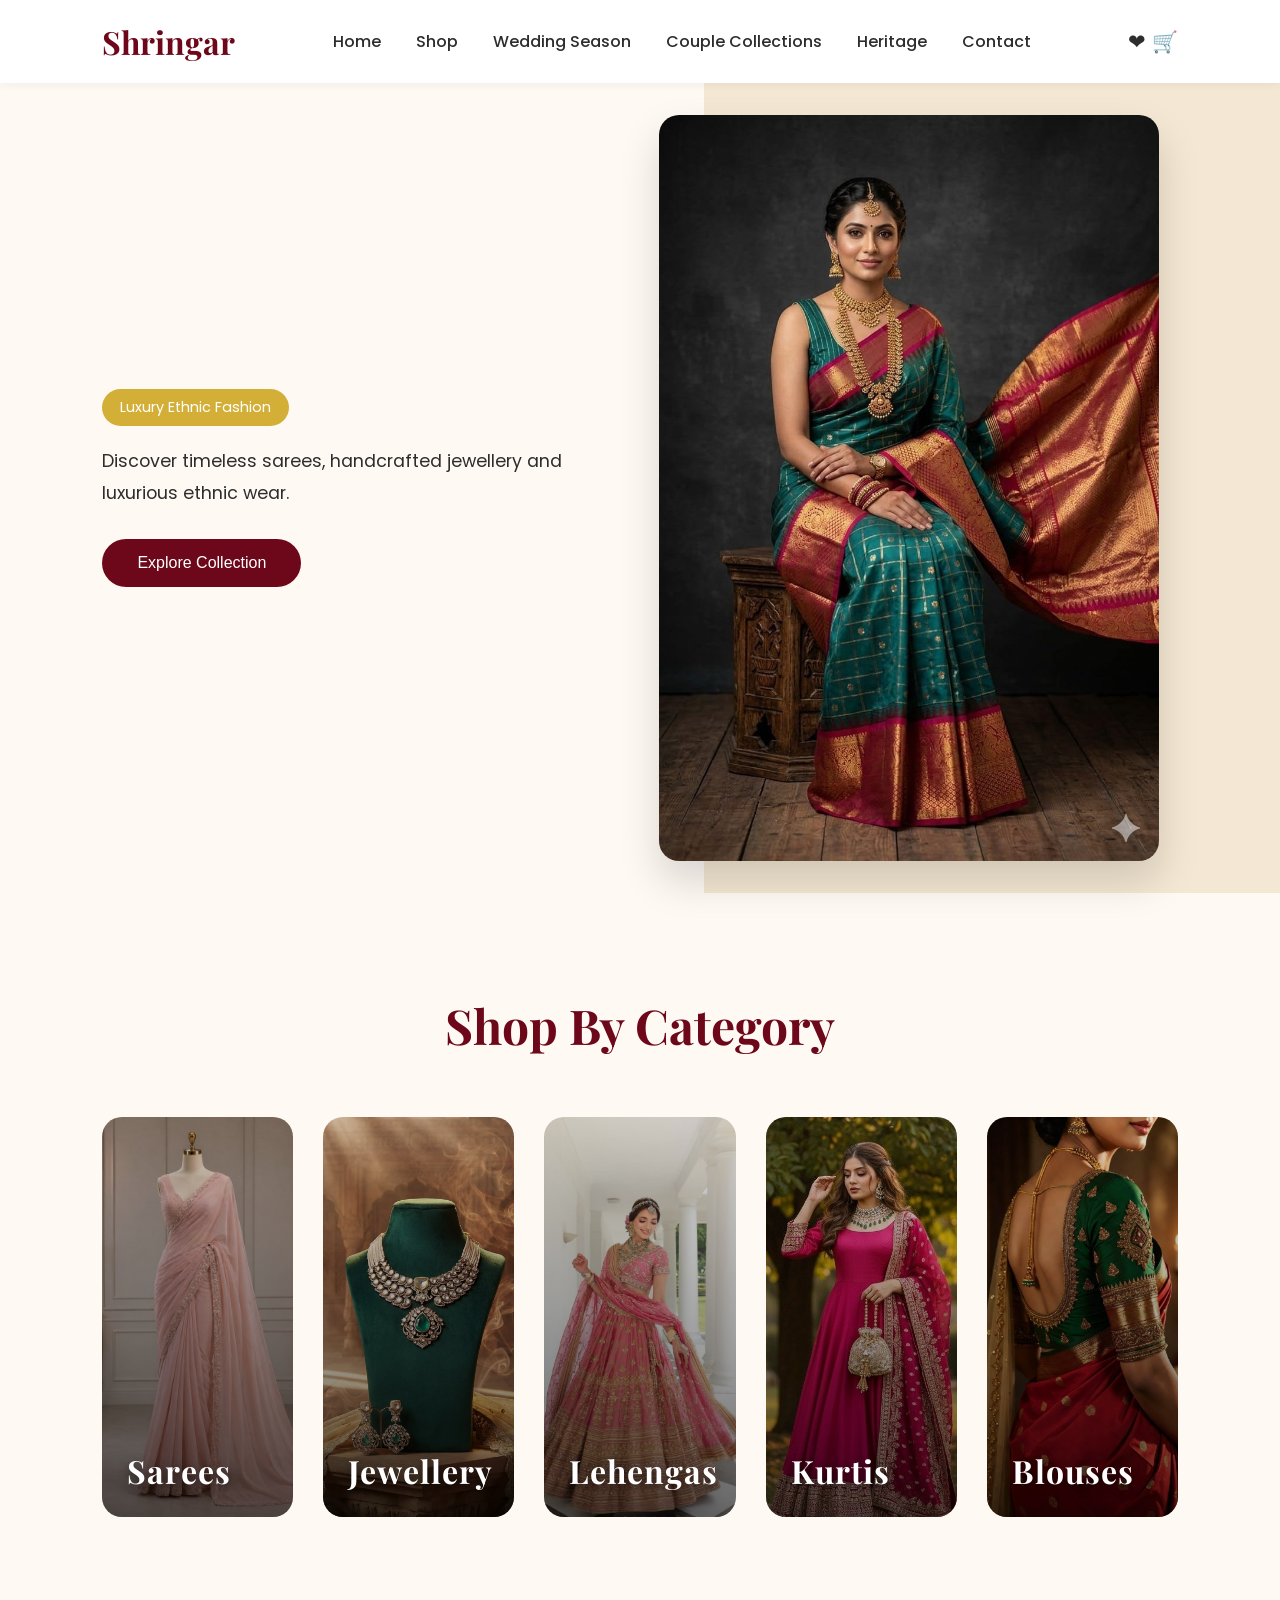
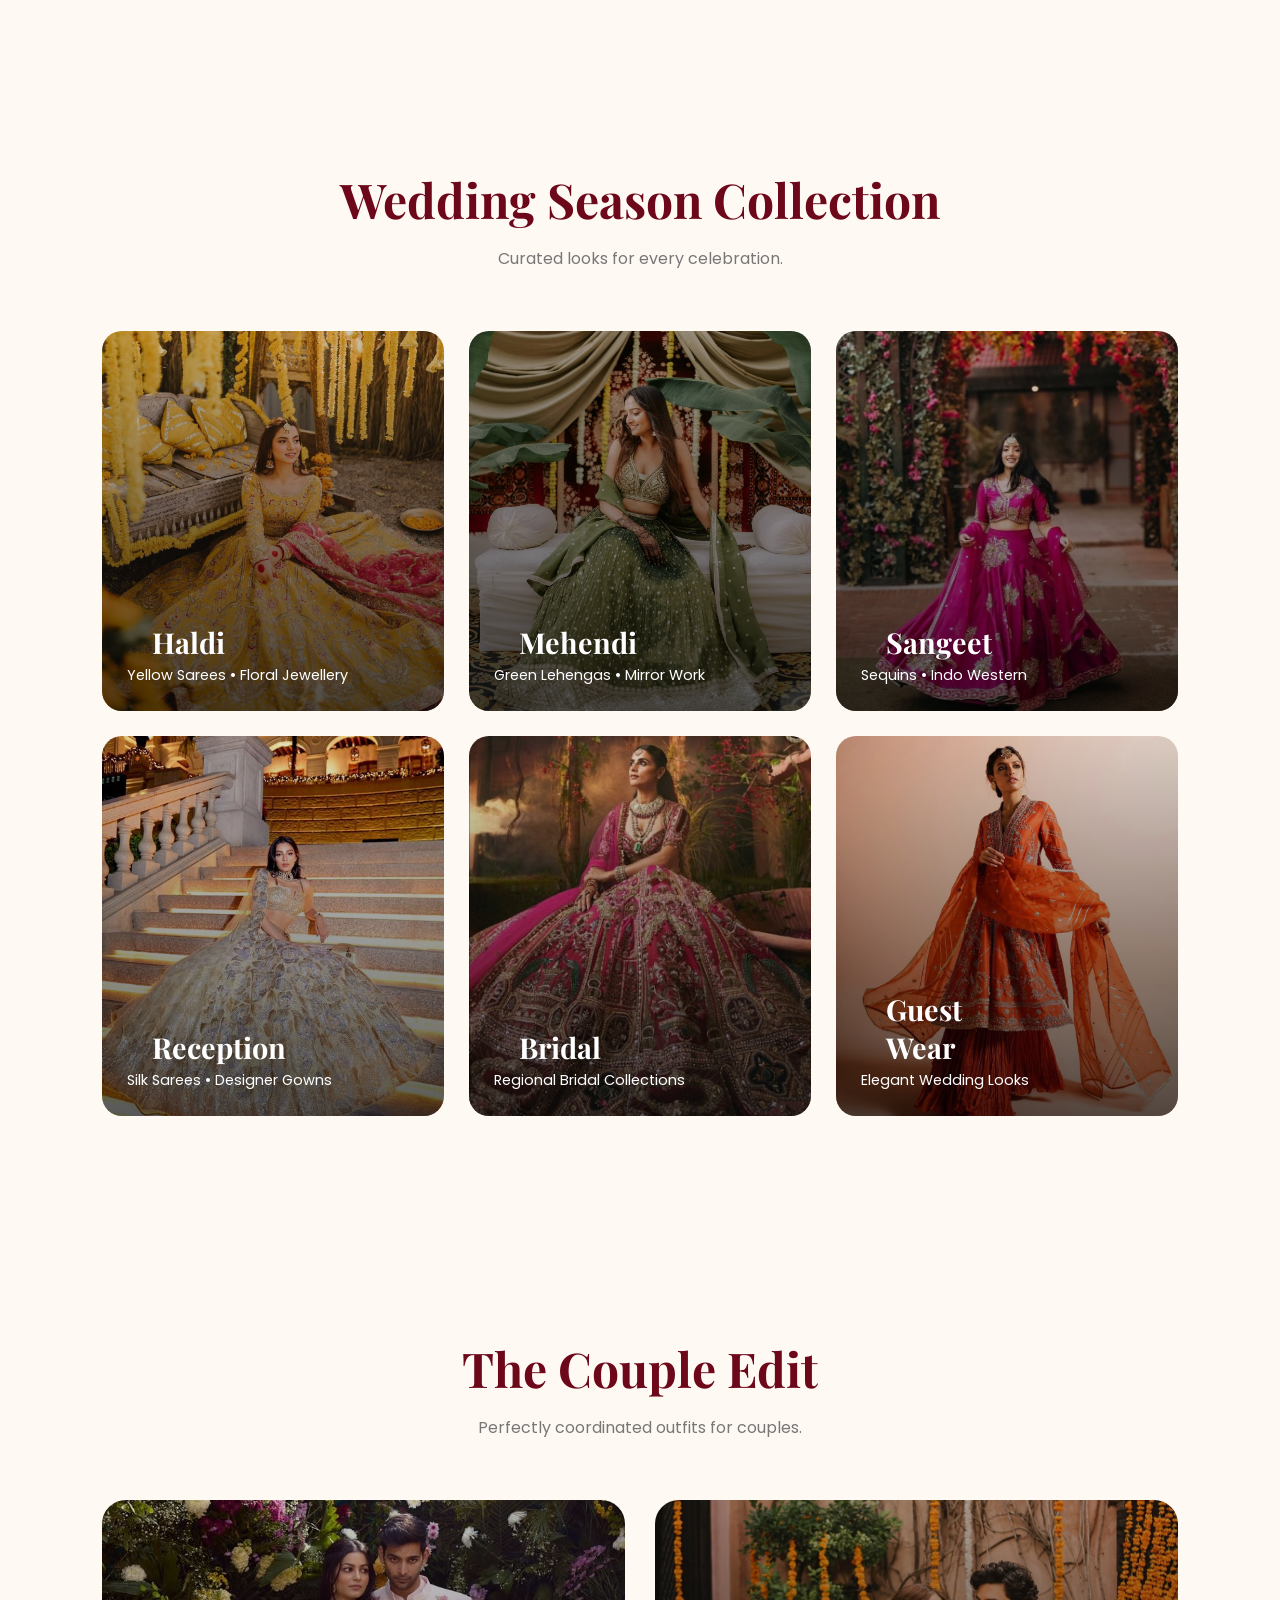
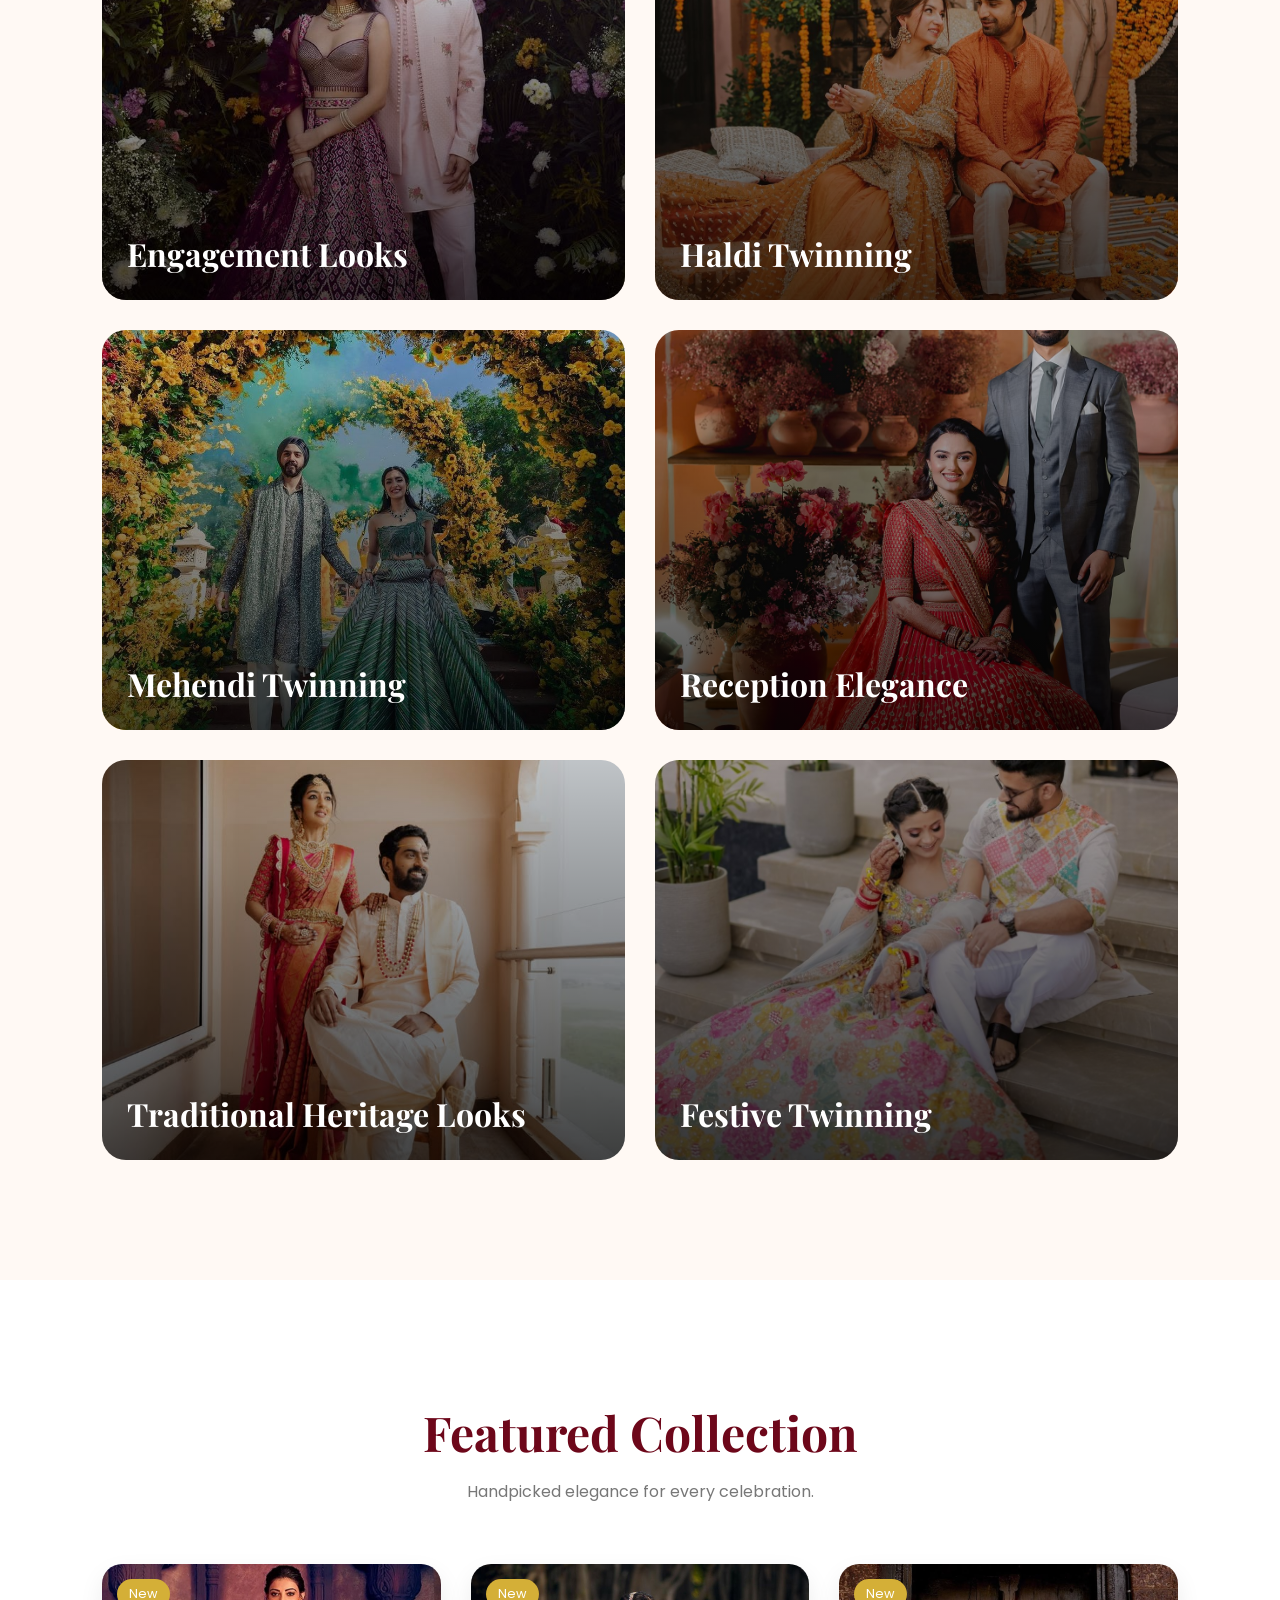
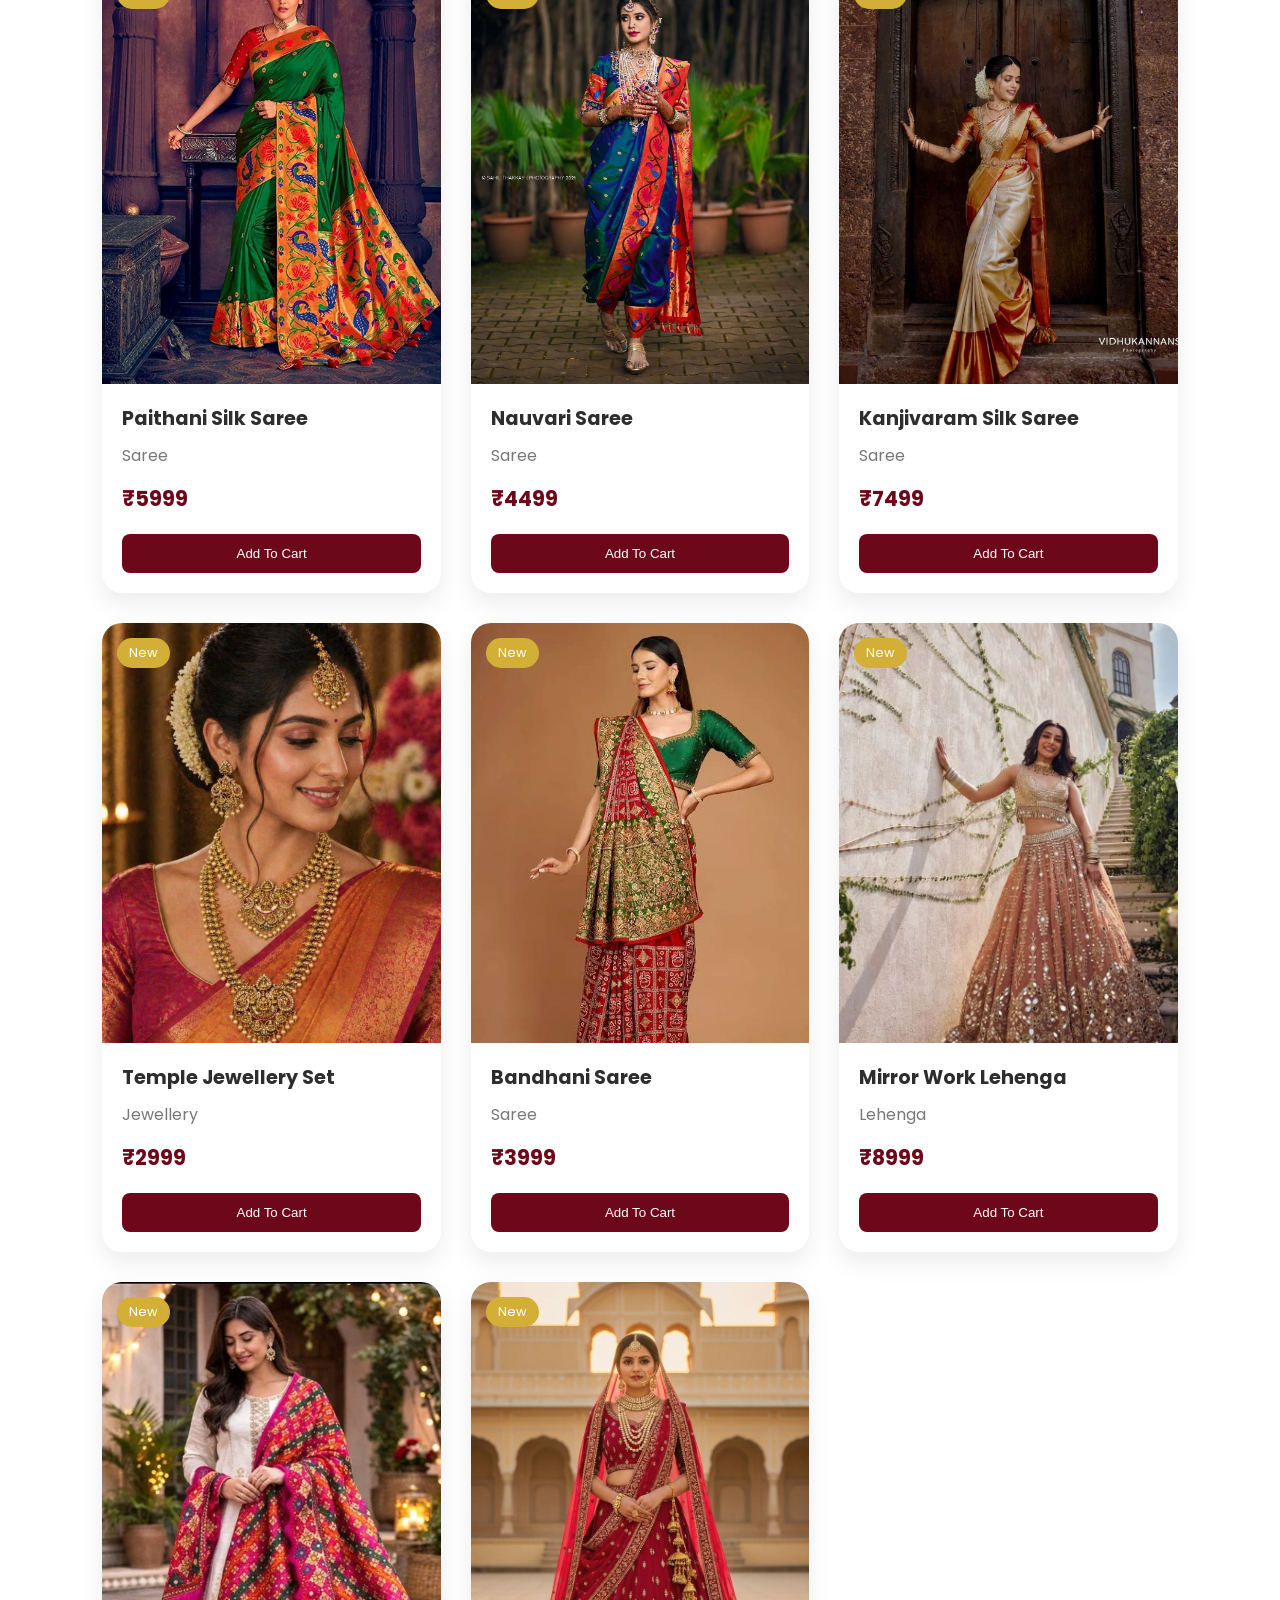
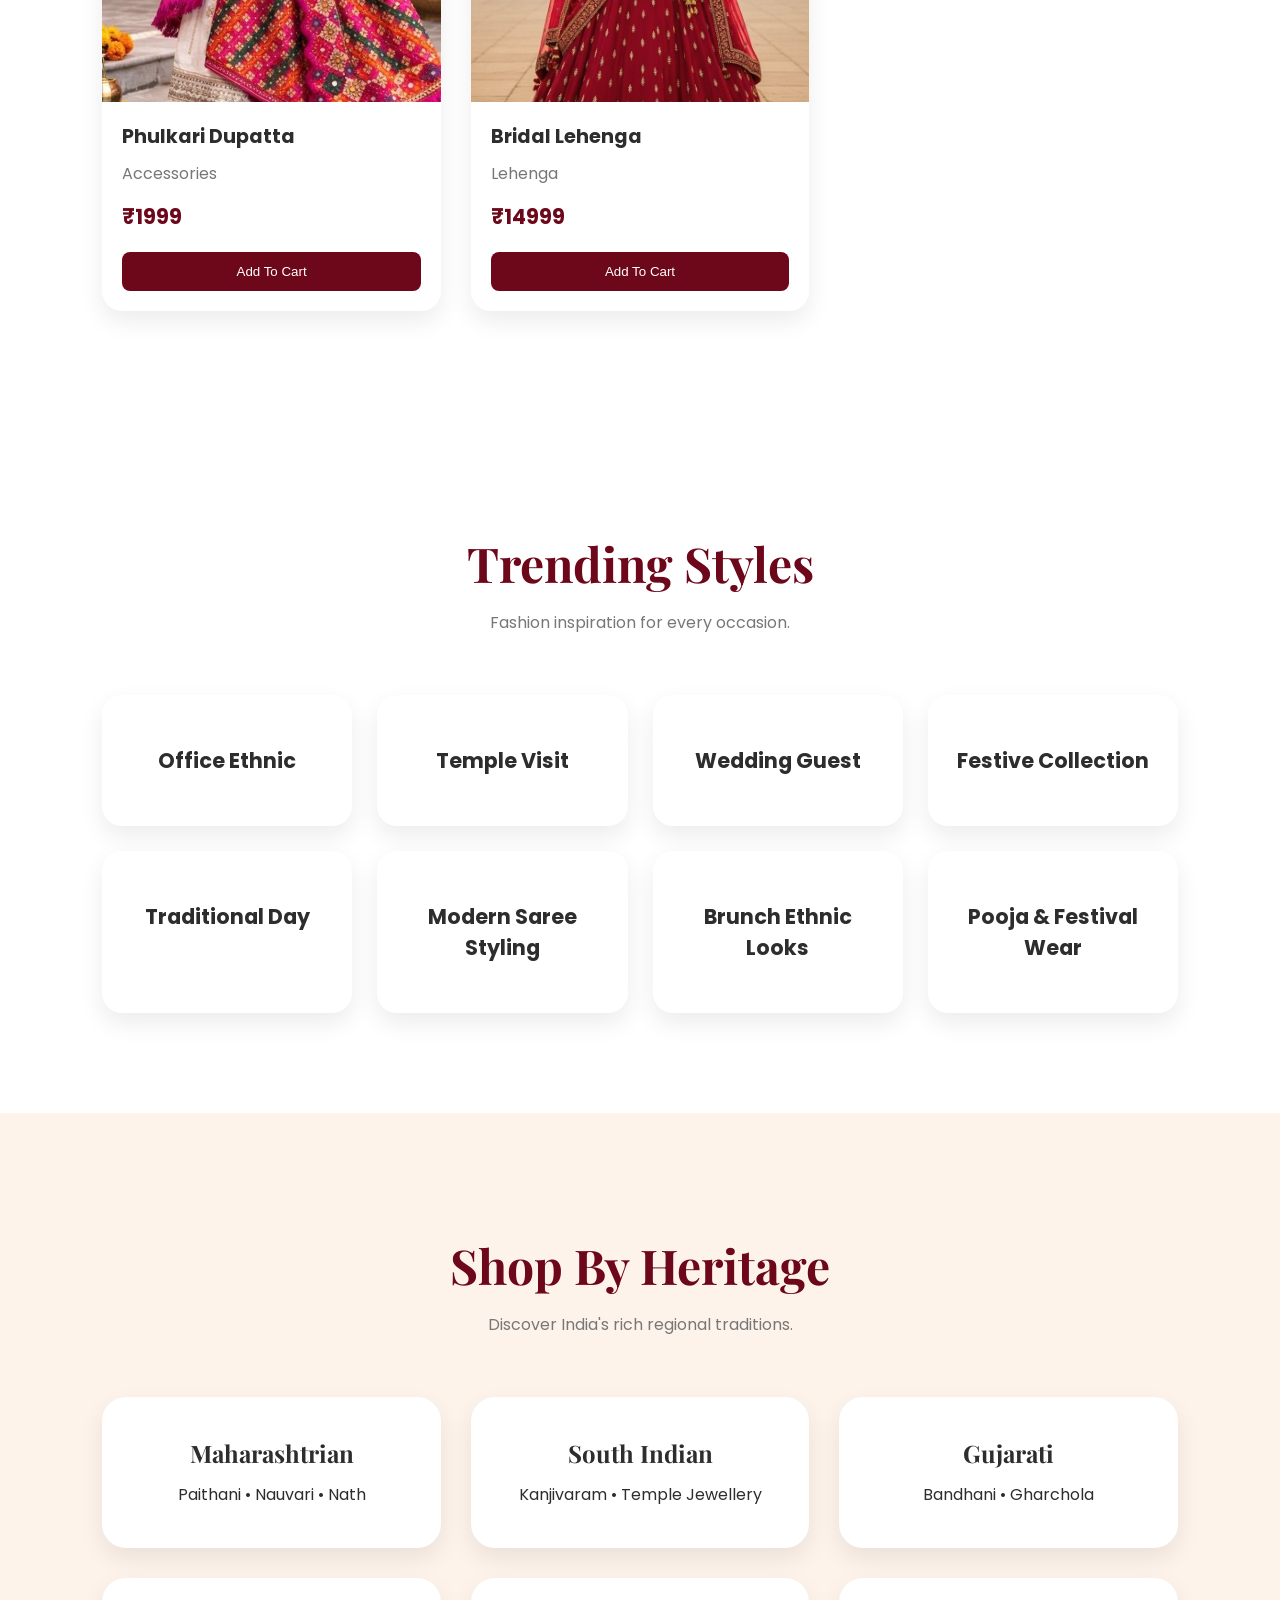
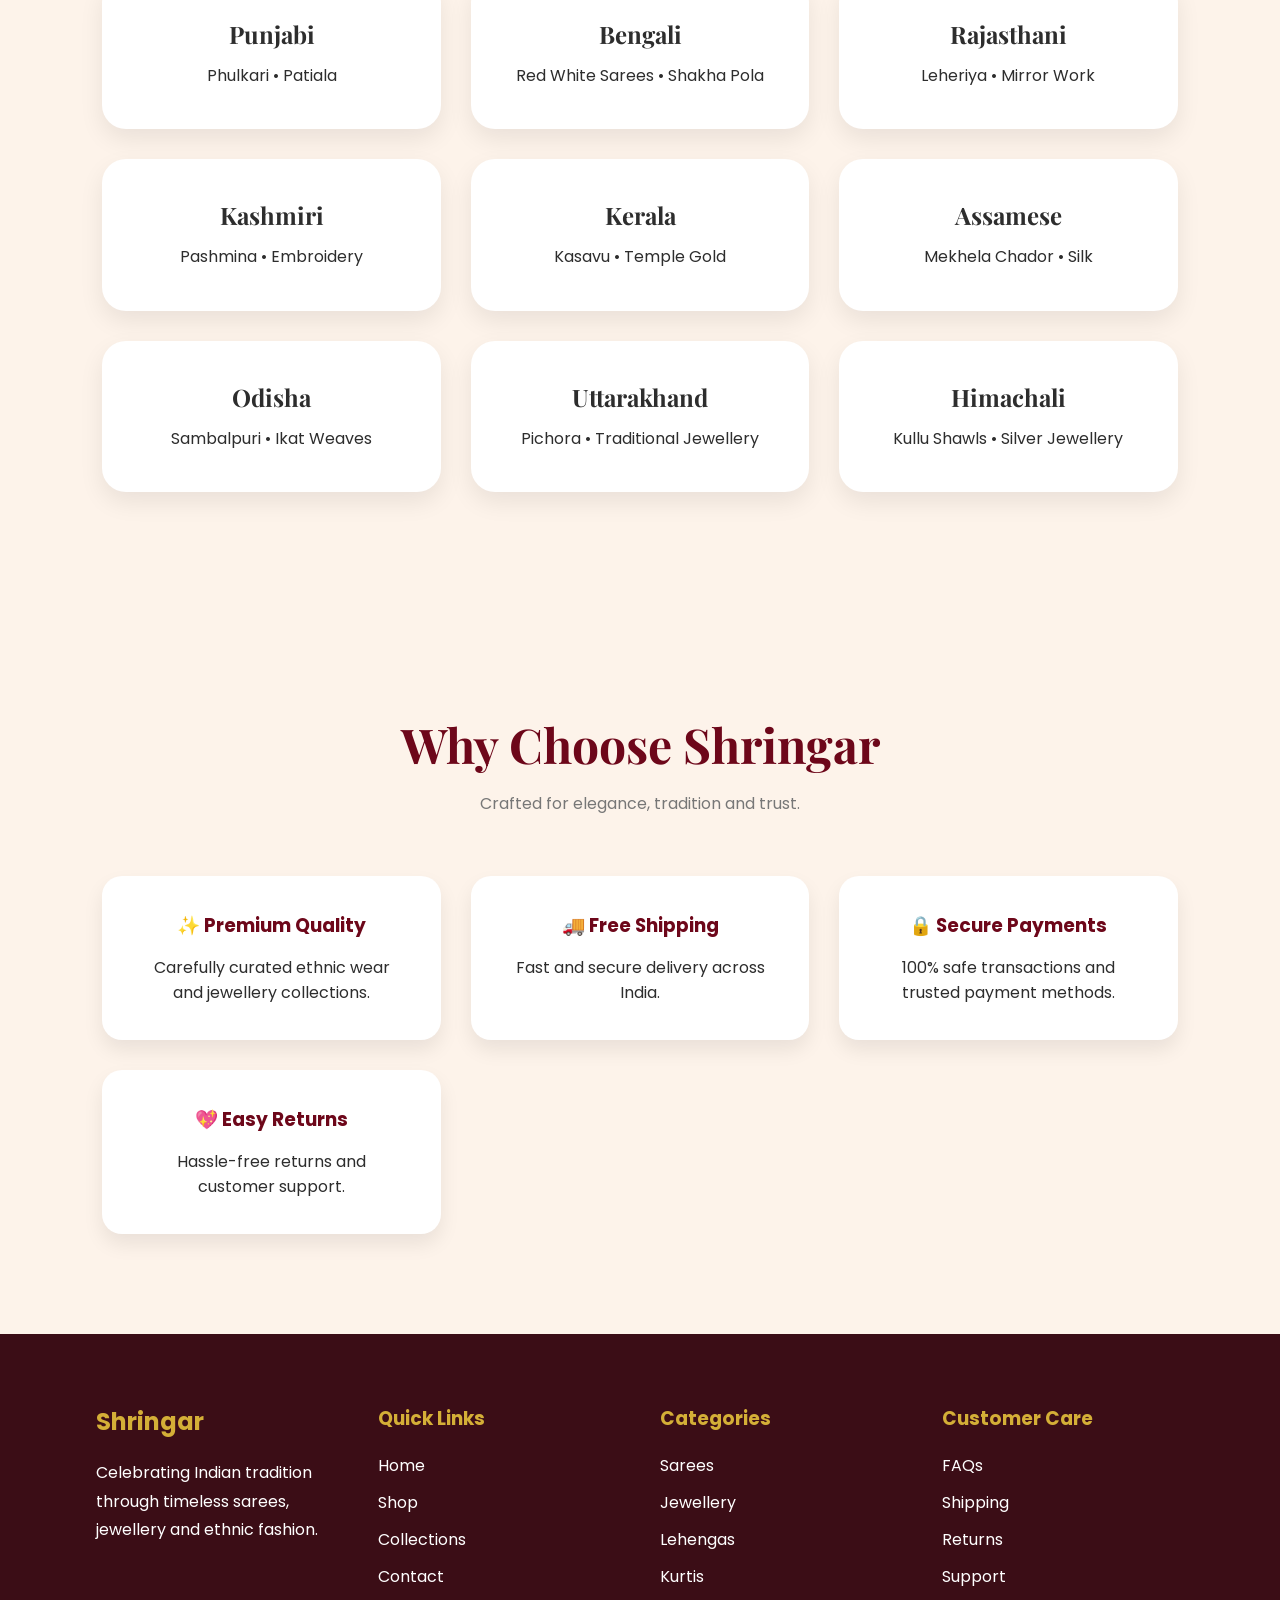
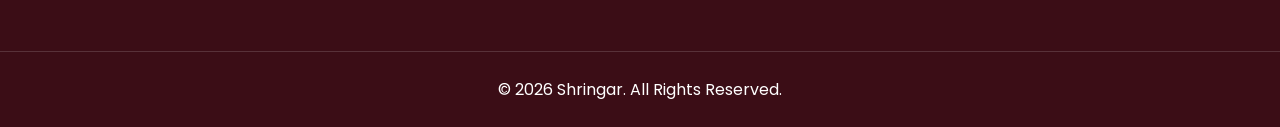
==== commit 82092a0b: "shop pg" ====
--- a/index.html
+++ b/index.html
@@ -19,7 +19,7 @@
       <div class="logo">Shringar</div>
       <ul class="nav-links">
         <li><a href="#">Home</a></li>
-        <li><a href="#">Shop</a></li>
+        <li><a href="shop.html">Shop</a></li>
         <li><a href="#">Wedding Season</a></li>
         <li><a href="#">Couple Collections</a></li>
         <li><a href="#">Heritage</a></li>
